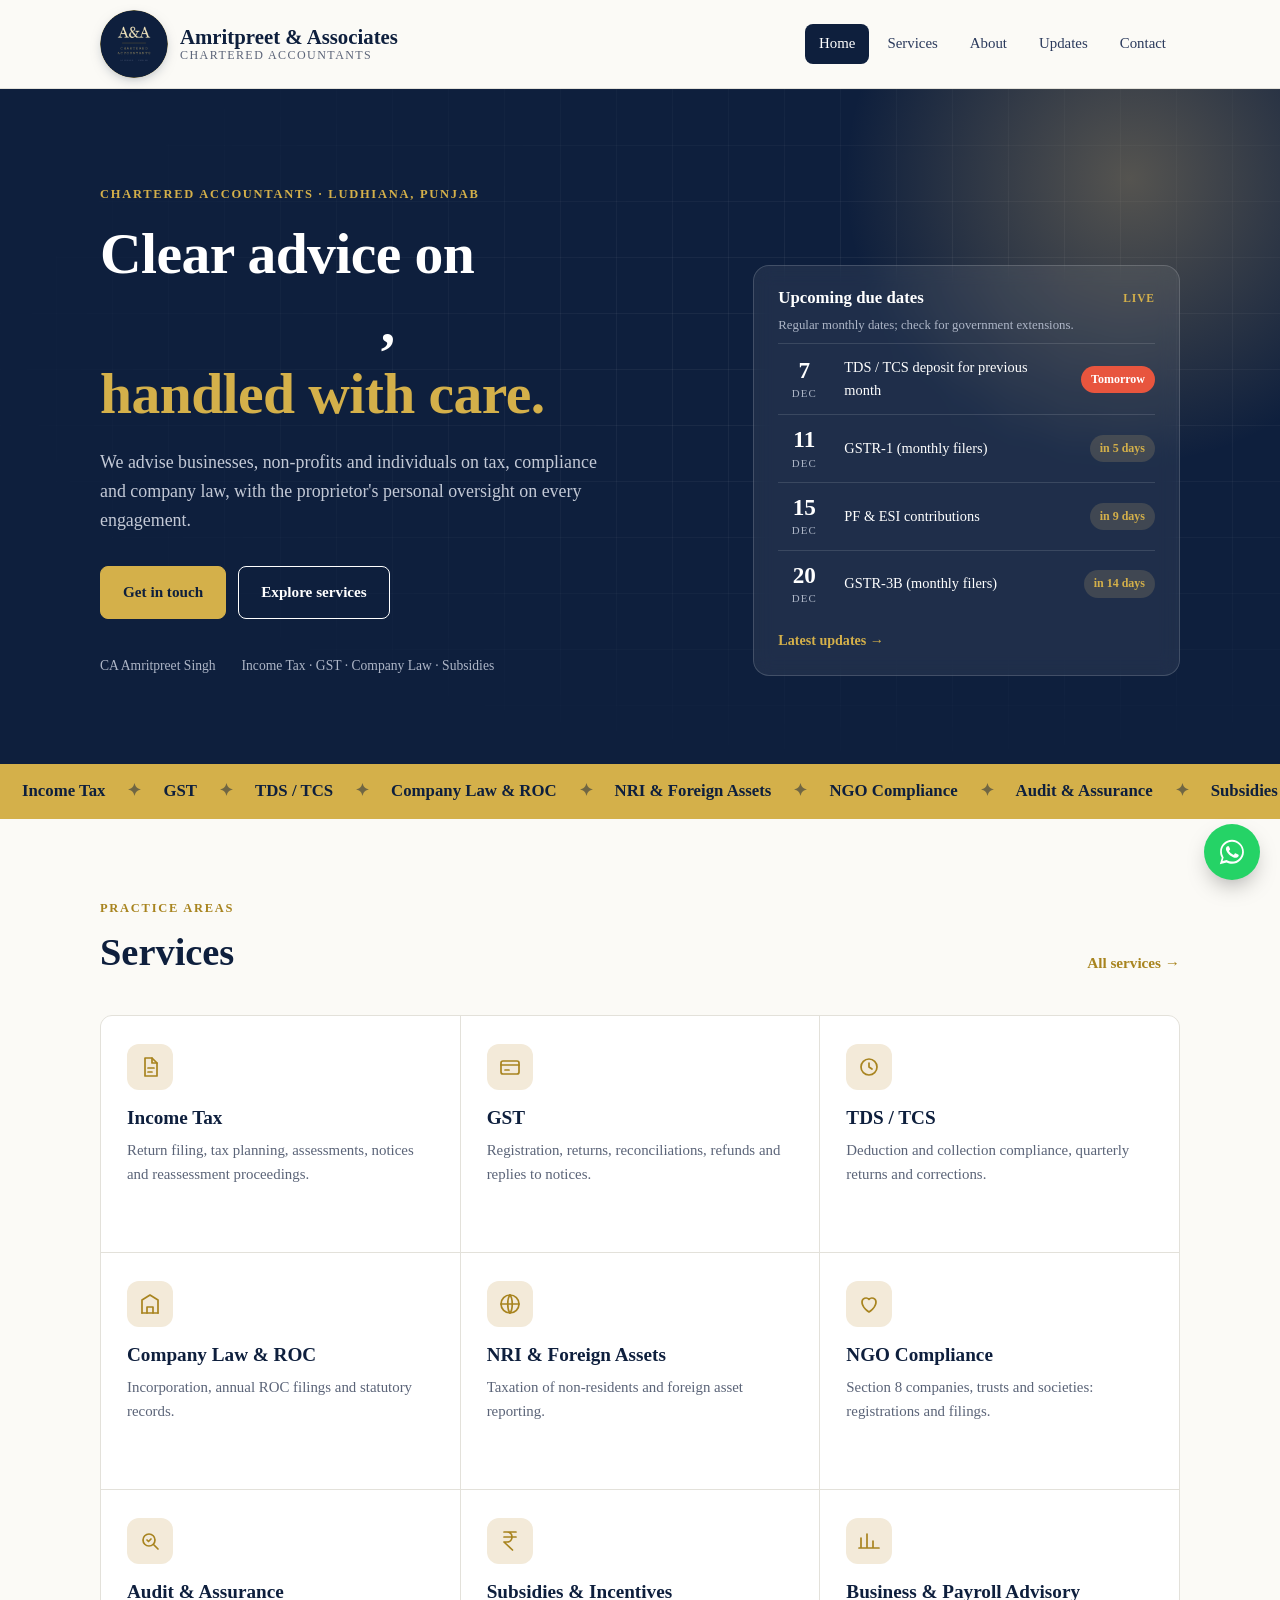
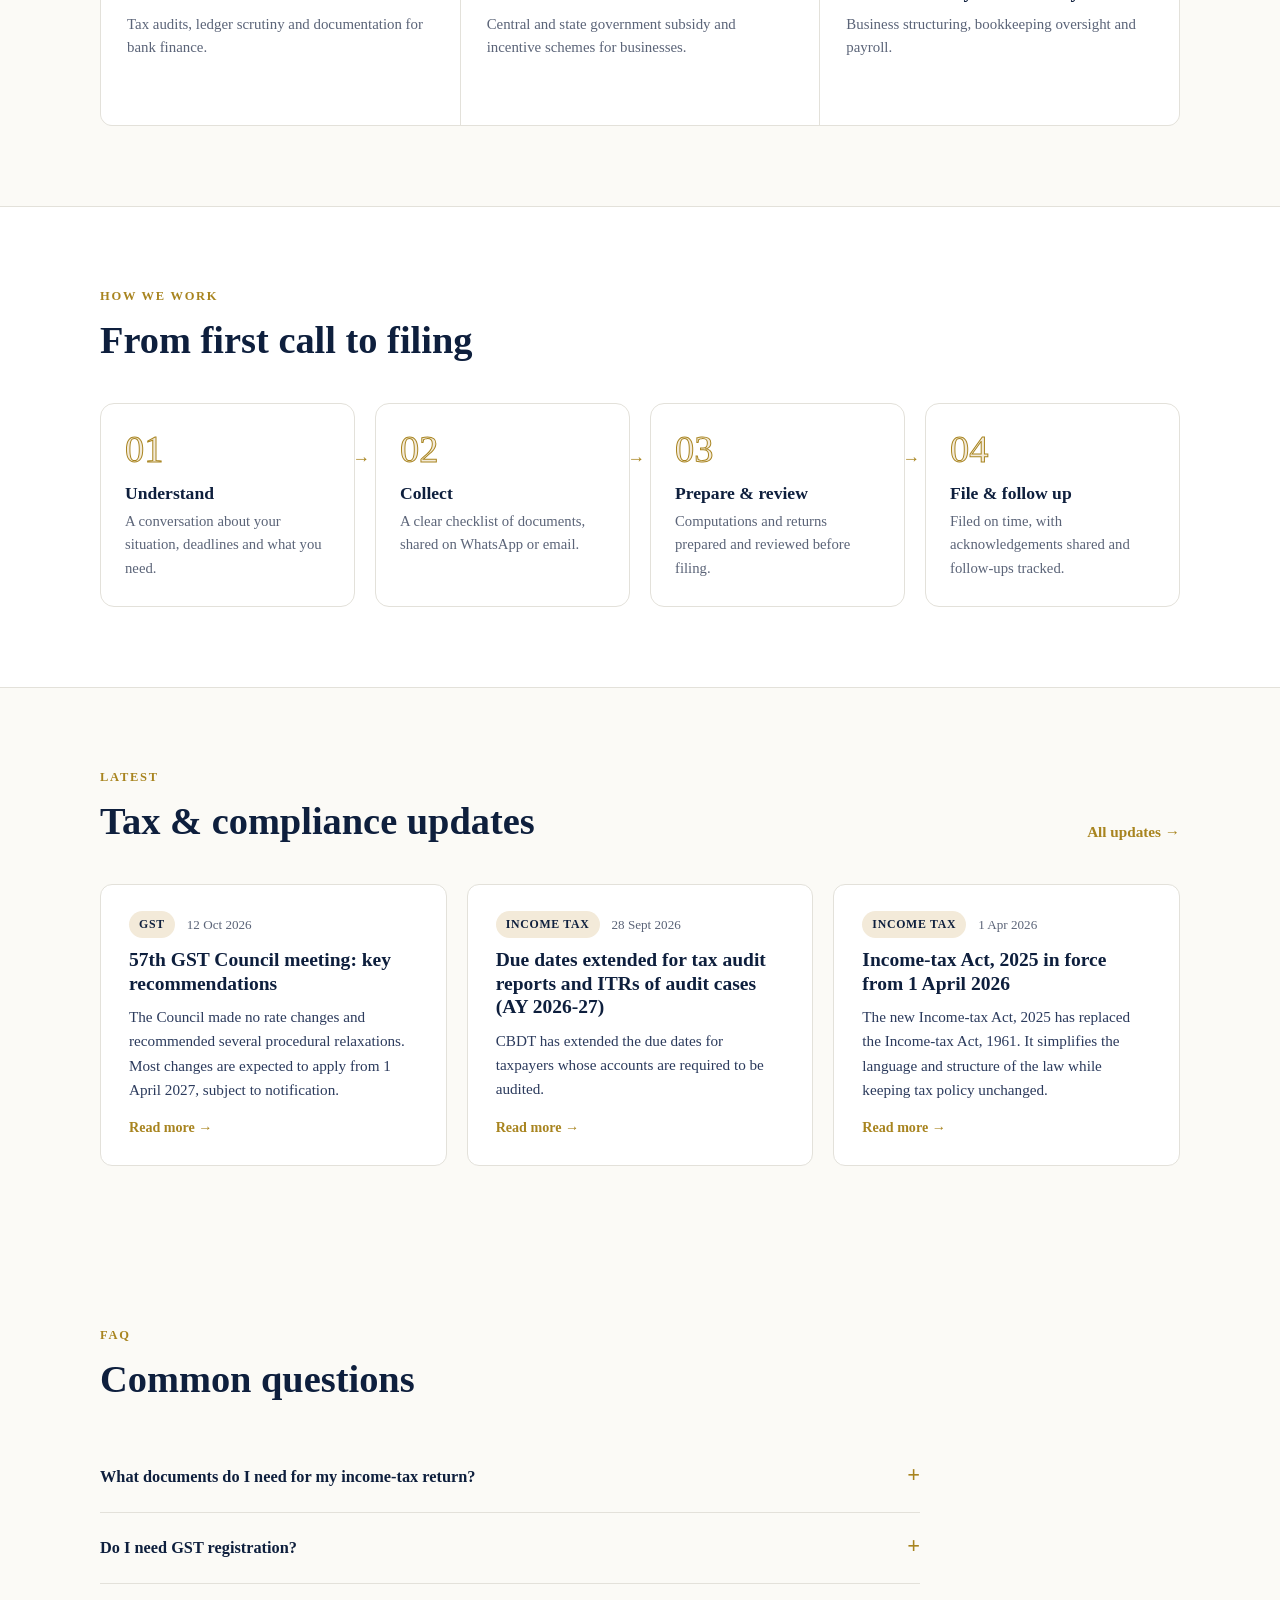
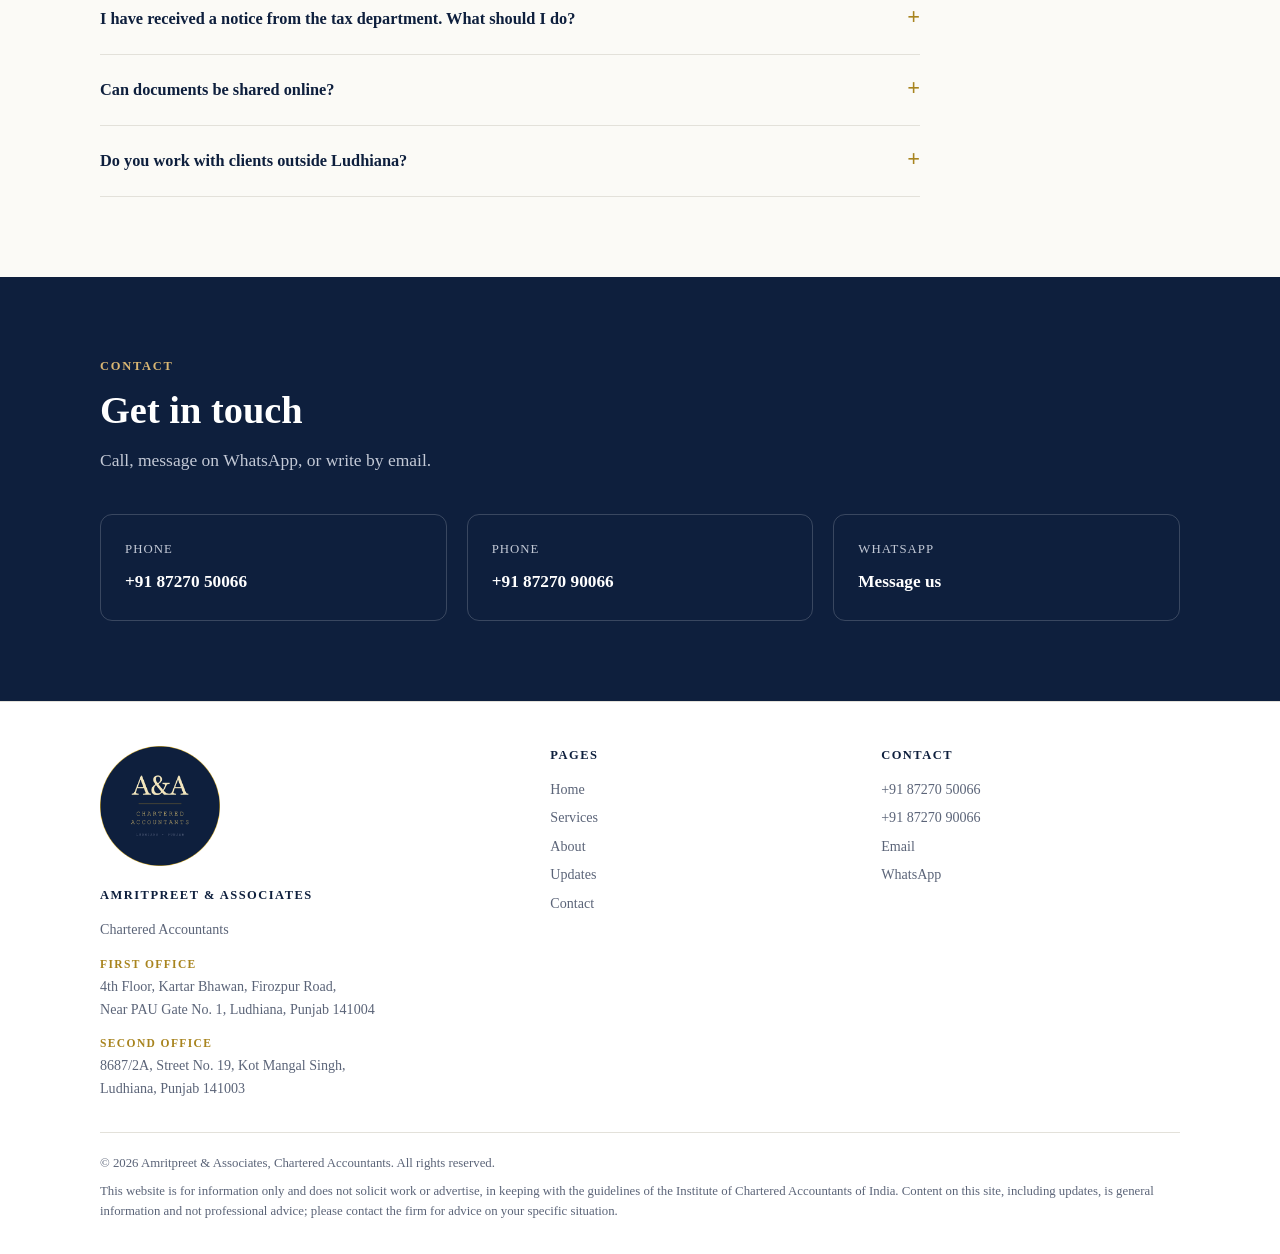
==== index.html @ f7347df1 "Add files via upload" ====
<!doctype html>
<html lang="en">
<head>
<meta charset="utf-8">
<meta name="viewport" content="width=device-width, initial-scale=1">
<title>Amritpreet & Associates | Chartered Accountants, Ludhiana</title>
<meta name="description" content="Amritpreet & Associates, Chartered Accountants, Ludhiana, Punjab. Income Tax, GST, TDS/TCS, Company Law, NRI taxation, NGO compliance and business advisory.">
<link rel="icon" type="image/png" href="favicon.png">
<link rel="apple-touch-icon" href="apple-touch-icon.png">
<meta property="og:image" content="logo.png">
<link rel="stylesheet" href="style.css">
</head>
<body>
<header id="site-header"></header>
<main>
<div class="hero dark-hero">
  <div class="wrap hero-grid">
    <div>
      <div class="eyebrow">Chartered Accountants · Ludhiana, Punjab</div>
      <h1>Clear advice on<br><span class="rotator" id="rotator">Income Tax</span>,<br><em>handled with care.</em></h1>
      <p class="lead">We advise businesses, non-profits and individuals on tax, compliance and company law, with the proprietor's personal oversight on every engagement.</p>
      <div class="cta">
        <a class="btn primary" href="contact.html">Get in touch</a>
        <a class="btn" href="services.html">Explore services</a>
      </div>
      <div class="id-strip">
        <span>CA Amritpreet Singh</span>
        <span>Income Tax · GST · Company Law · Subsidies</span>
      </div>
    </div>
    <div class="glass">
      <h3>Upcoming due dates <small>Live</small></h3>
      <p class="sub">Regular monthly dates; check for government extensions.</p>
      <ul class="dl" id="due-list"></ul>
      <a class="more" style="color:var(--gold);display:inline-block;margin-top:12px;font-size:.88rem" href="updates.html">Latest updates →</a>
    </div>
  </div>
</div>
<div class="marquee" aria-hidden="true"><div class="track"><span>Income Tax</span><i>✦</i><span>GST</span><i>✦</i><span>TDS / TCS</span><i>✦</i><span>Company Law & ROC</span><i>✦</i><span>NRI & Foreign Assets</span><i>✦</i><span>NGO Compliance</span><i>✦</i><span>Audit & Assurance</span><i>✦</i><span>Subsidies & Incentives</span><i>✦</i><span>Business & Payroll Advisory</span><i>✦</i><span>Income Tax</span><i>✦</i><span>GST</span><i>✦</i><span>TDS / TCS</span><i>✦</i><span>Company Law & ROC</span><i>✦</i><span>NRI & Foreign Assets</span><i>✦</i><span>NGO Compliance</span><i>✦</i><span>Audit & Assurance</span><i>✦</i><span>Subsidies & Incentives</span><i>✦</i><span>Business & Payroll Advisory</span><i>✦</i></div></div>

<section>
  <div class="wrap">
    <div class="head-row">
      <div class="head"><div class="eyebrow">Practice areas</div><h2>Services</h2></div>
      <a class="more" href="services.html">All services →</a>
    </div>
    <div class="services">
<a class="svc" href="services.html#income-tax"><div class="ico"><svg viewBox="0 0 24 24"><path d="M7 3h7l5 5v13H7z"/><path d="M14 3v5h5"/><path d="M10 13h6M10 17h4"/></svg></div><h3>Income Tax</h3><p>Return filing, tax planning, assessments, notices and reassessment proceedings.</p><span class="arrow">Learn more →</span></a>
<a class="svc" href="services.html#gst"><div class="ico"><svg viewBox="0 0 24 24"><rect x="3" y="6" width="18" height="13" rx="2"/><path d="M3 10h18"/><path d="M7 15h4"/></svg></div><h3>GST</h3><p>Registration, returns, reconciliations, refunds and replies to notices.</p><span class="arrow">Learn more →</span></a>
<a class="svc" href="services.html#tds"><div class="ico"><svg viewBox="0 0 24 24"><circle cx="12" cy="12" r="8"/><path d="M12 8v4l3 2"/></svg></div><h3>TDS / TCS</h3><p>Deduction and collection compliance, quarterly returns and corrections.</p><span class="arrow">Learn more →</span></a>
<a class="svc" href="services.html#company-law"><div class="ico"><svg viewBox="0 0 24 24"><path d="M4 21V8l8-5 8 5v13"/><path d="M9 21v-6h6v6"/><path d="M4 21h16"/></svg></div><h3>Company Law & ROC</h3><p>Incorporation, annual ROC filings and statutory records.</p><span class="arrow">Learn more →</span></a>
<a class="svc" href="services.html#nri"><div class="ico"><svg viewBox="0 0 24 24"><circle cx="12" cy="12" r="9"/><path d="M3 12h18M12 3c3 3.5 3 14.5 0 18M12 3c-3 3.5-3 14.5 0 18"/></svg></div><h3>NRI & Foreign Assets</h3><p>Taxation of non-residents and foreign asset reporting.</p><span class="arrow">Learn more →</span></a>
<a class="svc" href="services.html#ngo"><div class="ico"><svg viewBox="0 0 24 24"><path d="M12 20s-7-4.5-7-10a4 4 0 0 1 7-2.6A4 4 0 0 1 19 10c0 5.5-7 10-7 10z"/></svg></div><h3>NGO Compliance</h3><p>Section 8 companies, trusts and societies: registrations and filings.</p><span class="arrow">Learn more →</span></a>
<a class="svc" href="services.html#audit"><div class="ico"><svg viewBox="0 0 24 24"><circle cx="11" cy="11" r="6"/><path d="M20 20l-4.5-4.5"/><path d="M9 11l1.5 1.5L13 10"/></svg></div><h3>Audit & Assurance</h3><p>Tax audits, ledger scrutiny and documentation for bank finance.</p><span class="arrow">Learn more →</span></a>
<a class="svc" href="services.html#subsidies"><div class="ico"><svg viewBox="0 0 24 24"><path d="M6 3h12M6 8h12M6 13l8.5 8M6 13h3c6.667 0 6.667-10 0-10"/></svg></div><h3>Subsidies & Incentives</h3><p>Central and state government subsidy and incentive schemes for businesses.</p><span class="arrow">Learn more →</span></a>
<a class="svc" href="services.html#advisory"><div class="ico"><svg viewBox="0 0 24 24"><path d="M4 19V9M10 19V5M16 19v-7M22 19H2"/></svg></div><h3>Business & Payroll Advisory</h3><p>Business structuring, bookkeeping oversight and payroll.</p><span class="arrow">Learn more →</span></a>
    </div>
  </div>
</section>

<section class="alt">
  <div class="wrap">
    <div class="head"><div class="eyebrow">How we work</div><h2>From first call to filing</h2></div>
    <div class="steps">
      <div class="step"><h3>Understand</h3><p>A conversation about your situation, deadlines and what you need.</p></div>
      <div class="step"><h3>Collect</h3><p>A clear checklist of documents, shared on WhatsApp or email.</p></div>
      <div class="step"><h3>Prepare &amp; review</h3><p>Computations and returns prepared and reviewed before filing.</p></div>
      <div class="step"><h3>File &amp; follow up</h3><p>Filed on time, with acknowledgements shared and follow-ups tracked.</p></div>
    </div>
  </div>
</section>

<section >
  <div class="wrap">
    <div class="head-row">
      <div class="head"><div class="eyebrow">Latest</div><h2>Tax &amp; compliance updates</h2></div>
      <a class="more" href="updates.html">All updates →</a>
    </div>
    <div class="home-updates" id="home-updates"></div>
  </div>
</section>

<section>
  <div class="wrap">
    <div class="head"><div class="eyebrow">FAQ</div><h2>Common questions</h2></div>
    <div class="faq">
      <details><summary>What documents do I need for my income-tax return?</summary><p>Typically PAN and Aadhaar, bank statements, Form 16 (if salaried), Form 26AS / AIS, and details of investments, loans and other income. We share a checklist suited to your case.</p></details>
      <details><summary>Do I need GST registration?</summary><p>It depends on your turnover, the nature of supplies, and whether you sell inter-state or through e-commerce. Share your business details and we will confirm what applies.</p></details>
      <details><summary>I have received a notice from the tax department. What should I do?</summary><p>Don't ignore it, and note the response deadline. Share the notice and we will explain what it asks for and prepare the reply.</p></details>
      <details><summary>Can documents be shared online?</summary><p>Yes. Documents can be shared on WhatsApp or email, so most work can be handled without visiting the office.</p></details>
      <details><summary>Do you work with clients outside Ludhiana?</summary><p>Yes, including NRIs. Most compliance work is online, so location is rarely a constraint.</p></details>
    </div>
  </div>
</section>

<section class="contact-band">
  <div class="wrap">
    <div class="head"><div class="eyebrow">Contact</div><h2>Get in touch</h2><p>Call, message on WhatsApp, or write by email.</p></div>
    <div class="cgrid">
      <a class="cbox" href="tel:+918727050066"><small>Phone</small><strong>+91 87270 50066</strong></a>
      <a class="cbox" href="tel:+918727090066"><small>Phone</small><strong>+91 87270 90066</strong></a>
      <a class="cbox" href="https://wa.me/918727050066" target="_blank" rel="noopener"><small>WhatsApp</small><strong>Message us</strong></a>
    </div>
  </div>
</section>
</main>
<footer id="site-footer"></footer>
<script src="updates-data.js"></script>
<script src="site.js"></script>
</body>
</html>
---- style.css ----
:root{
  --ink:#14213d; --ink-2:#2b3a5c; --muted:#5b6478; --line:#e3e1da;
  --paper:#fbfaf6; --card:#ffffff; --accent:#a8762b; --accent-soft:#f3ead9;
  --max:1120px;
}
*{box-sizing:border-box;margin:0;padding:0}
html{scroll-behavior:smooth}
body{font-family:Inter,system-ui,sans-serif;color:var(--ink);background:var(--paper);line-height:1.6;font-size:16px;display:flex;flex-direction:column;min-height:100vh}
main{flex:1}
a{color:inherit}
img{max-width:100%}
.wrap{max-width:var(--max);margin:0 auto;padding:0 20px}
h1,h2,h3{font-family:Fraunces,Georgia,serif;font-weight:600;line-height:1.2}
.eyebrow{font-size:.78rem;letter-spacing:.14em;text-transform:uppercase;color:var(--accent);font-weight:600}

/* header */
.site-header{position:sticky;top:0;z-index:20;background:rgba(251,250,246,.95);backdrop-filter:blur(8px);border-bottom:1px solid var(--line)}
.nav{display:flex;align-items:center;justify-content:space-between;height:70px;gap:16px}
.brand{text-decoration:none;display:flex;align-items:center;gap:12px}
.brand .mark{width:40px;height:40px;border-radius:8px;background:var(--ink);color:#fff;display:grid;place-items:center;font-family:Fraunces,Georgia,serif;font-weight:600;font-size:.95rem;letter-spacing:.02em}
.brand .txt{display:flex;flex-direction:column;line-height:1.15}
.brand .txt b{font-family:Fraunces,Georgia,serif;font-size:1.15rem;font-weight:600}
.brand .txt span{font-size:.7rem;letter-spacing:.12em;text-transform:uppercase;color:var(--muted)}
.tabs{display:flex;gap:4px;list-style:none}
.tabs a{display:block;text-decoration:none;font-size:.93rem;color:var(--ink-2);font-weight:500;padding:8px 14px;border-radius:8px}
.tabs a:hover{background:var(--accent-soft)}
.tabs a.active{background:var(--ink);color:#fff}
.menu-btn{display:none;background:none;border:1px solid var(--line);border-radius:8px;padding:8px 14px;font:inherit;color:var(--ink);cursor:pointer}

/* page title band */
.page-head{padding:64px 0 48px;border-bottom:1px solid var(--line)}
.page-head h1{font-size:clamp(2rem,4.5vw,3rem);margin:12px 0 14px}
.page-head p{color:var(--muted);max-width:62ch;font-size:1.07rem}

/* hero */
.hero{padding:88px 0 72px;border-bottom:1px solid var(--line)}
.hero-grid{display:grid;grid-template-columns:1.4fr 1fr;gap:56px;align-items:end}
.hero h1{font-size:clamp(2.2rem,5vw,3.6rem);margin:14px 0 20px;letter-spacing:-.01em}
.hero h1 em{font-style:normal;color:var(--accent)}
.lead{font-size:1.12rem;color:var(--muted);max-width:56ch}
.cta{display:flex;gap:12px;margin-top:32px;flex-wrap:wrap}
.btn{display:inline-block;padding:13px 22px;border-radius:8px;text-decoration:none;font-weight:600;font-size:.95rem;border:1px solid var(--ink);cursor:pointer;font-family:inherit;background:none;color:var(--ink)}
.btn.primary{background:var(--ink);color:#fff}
.btn.primary:hover{background:var(--ink-2)}
.btn:not(.primary):hover{background:var(--card)}
.facts{background:var(--card);border:1px solid var(--line);border-radius:12px;padding:8px 24px}
.facts div{display:flex;justify-content:space-between;gap:16px;padding:14px 0;border-bottom:1px solid var(--line);font-size:.93rem}
.facts div:last-child{border-bottom:0}
.facts dt{color:var(--muted)}
.facts dd{font-weight:600;text-align:right}

/* sections */
section{padding:80px 0}
.head{max-width:640px;margin-bottom:40px}
.head h2{font-size:clamp(1.8rem,3.4vw,2.4rem);margin-top:10px}
.head p{color:var(--muted);margin-top:12px}
.head-row{display:flex;justify-content:space-between;align-items:end;gap:20px;flex-wrap:wrap;margin-bottom:40px}
.head-row .head{margin-bottom:0}
.more{font-weight:600;color:var(--accent);text-decoration:none;font-size:.95rem}
.more:hover{text-decoration:underline}
.alt{background:var(--card);border-top:1px solid var(--line);border-bottom:1px solid var(--line)}

/* service grid (home) */
.services{display:grid;grid-template-columns:repeat(auto-fill,minmax(250px,1fr));gap:1px;background:var(--line);border:1px solid var(--line);border-radius:12px;overflow:hidden}
.svc{background:var(--card);padding:28px 26px;text-decoration:none;display:block}
a.svc:hover h3{color:var(--accent)}
.svc .n{font-family:Fraunces,Georgia,serif;color:var(--accent);font-size:.95rem}
.svc h3{font-size:1.2rem;margin:8px 0 10px}
.svc p{color:var(--muted);font-size:.93rem}

/* service detail (services page) */
.svc-detail{display:grid;grid-template-columns:260px 1fr;gap:40px;padding:40px 0;border-bottom:1px solid var(--line);scroll-margin-top:90px}
.svc-detail:last-child{border-bottom:0}
.svc-detail .n{font-family:Fraunces,Georgia,serif;color:var(--accent)}
.svc-detail h2{font-size:1.6rem;margin-top:6px}
.svc-detail p{color:var(--ink-2);margin-bottom:16px;max-width:64ch}
.ticks{list-style:none;display:grid;grid-template-columns:1fr 1fr;gap:10px 28px}
.ticks li{position:relative;padding-left:22px;font-size:.95rem;color:var(--ink-2)}
.ticks li::before{content:"";position:absolute;left:0;top:.62em;width:10px;height:2px;background:var(--accent)}
.jump{display:flex;flex-wrap:wrap;gap:8px;margin-top:28px}
.jump a{font-size:.85rem;text-decoration:none;border:1px solid var(--line);background:var(--card);padding:7px 13px;border-radius:999px;color:var(--ink-2)}
.jump a:hover{border-color:var(--accent);color:var(--accent)}

/* about */
.split{display:grid;grid-template-columns:1fr 1fr;gap:56px;align-items:start}
.prose p{color:var(--ink-2);margin-bottom:16px;max-width:62ch}
.chips{display:flex;flex-wrap:wrap;gap:10px}
.chip{background:var(--accent-soft);color:var(--ink);padding:9px 15px;border-radius:999px;font-size:.9rem;font-weight:500}
.values{display:grid;grid-template-columns:repeat(3,1fr);gap:20px}
.value{background:var(--card);border:1px solid var(--line);border-radius:12px;padding:26px}
.value h3{font-size:1.15rem;margin-bottom:8px}
.value p{color:var(--muted);font-size:.93rem}

/* updates */
.filters{display:flex;flex-wrap:wrap;gap:8px;margin-bottom:28px}
.filters button{font:inherit;font-size:.88rem;border:1px solid var(--line);background:var(--card);padding:8px 15px;border-radius:999px;cursor:pointer;color:var(--ink-2)}
.filters button.on{background:var(--ink);border-color:var(--ink);color:#fff}
.updates-layout{display:grid;grid-template-columns:1fr 340px;gap:40px;align-items:start}
.update{background:var(--card);border:1px solid var(--line);border-radius:12px;padding:26px 28px;margin-bottom:16px}
.update .meta{display:flex;gap:12px;align-items:center;font-size:.82rem;color:var(--muted);margin-bottom:10px;flex-wrap:wrap}
.tag{background:var(--accent-soft);color:var(--ink);font-weight:600;font-size:.74rem;letter-spacing:.06em;text-transform:uppercase;padding:4px 10px;border-radius:999px}
.update h3{font-size:1.22rem;margin-bottom:10px}
.update p{color:var(--ink-2);font-size:.95rem}
.update ul{margin:10px 0 0 20px;color:var(--ink-2);font-size:.95rem}
.update ul li{margin-bottom:4px}
.update .src{display:inline-block;margin-top:14px;font-size:.88rem;font-weight:600;color:var(--accent);text-decoration:none}
.update .src:hover{text-decoration:underline}
.home-updates{display:grid;grid-template-columns:repeat(3,1fr);gap:20px}
.home-updates .update{margin:0;display:flex;flex-direction:column}
.home-updates .update p{flex:1}

.side{position:sticky;top:96px}
.box{background:var(--card);border:1px solid var(--line);border-radius:12px;padding:24px;margin-bottom:20px}
.box h3{font-size:1.1rem;margin-bottom:6px}
.box > p{color:var(--muted);font-size:.85rem;margin-bottom:14px}
.dates{list-style:none}
.dates li{display:flex;gap:14px;padding:11px 0;border-top:1px solid var(--line);font-size:.9rem}
.dates b{min-width:58px;font-family:Fraunces,Georgia,serif;color:var(--accent);font-weight:600}
.box.dark{background:var(--ink);color:#fff;border-color:var(--ink)}
.box.dark p{color:#c3c9d6}
.box.dark .btn{border-color:#fff;color:#fff;margin-top:6px}
.links-list{list-style:none}
.links-list li{border-top:1px solid var(--line)}
.links-list a{display:block;padding:10px 0;font-size:.9rem;text-decoration:none;color:var(--ink-2)}
.links-list a:hover{color:var(--accent)}

/* offices & contact */
.offices{display:grid;grid-template-columns:1fr 1fr;gap:20px}
.office{background:var(--card);border:1px solid var(--line);border-radius:12px;padding:28px}
.office .tag2{font-size:.75rem;letter-spacing:.12em;text-transform:uppercase;color:var(--accent);font-weight:600}
.office h3{font-size:1.25rem;margin:8px 0 12px}
.office address{font-style:normal;color:var(--ink-2)}
.office a.map{display:inline-block;margin-top:16px;font-weight:600;font-size:.92rem;color:var(--accent);text-decoration:none}
.office a.map:hover{text-decoration:underline}
.contact-band{background:var(--ink);color:#fff}
.contact-band .eyebrow{color:#d9b673}
.contact-band .head p{color:#c3c9d6}
.cgrid{display:grid;grid-template-columns:repeat(3,1fr);gap:20px}
.cbox{border:1px solid rgba(255,255,255,.18);border-radius:12px;padding:24px;text-decoration:none;display:block;transition:background .15s}
.cbox:hover{background:rgba(255,255,255,.06)}
.cbox small{display:block;color:#c3c9d6;font-size:.8rem;letter-spacing:.08em;text-transform:uppercase;margin-bottom:8px}
.cbox strong{font-size:1.08rem;font-weight:600;word-break:break-word}
.cbox.wide{grid-column:1/-1}

.form{background:var(--card);border:1px solid var(--line);border-radius:12px;padding:30px}
.form h2{font-size:1.5rem;margin-bottom:6px}
.form > p{color:var(--muted);font-size:.92rem;margin-bottom:22px}
.field{margin-bottom:16px}
.field label{display:block;font-size:.85rem;font-weight:600;margin-bottom:6px}
.field input,.field select,.field textarea{width:100%;font:inherit;font-size:.95rem;padding:11px 13px;border:1px solid var(--line);border-radius:8px;background:var(--paper);color:var(--ink)}
.field input:focus,.field select:focus,.field textarea:focus{outline:2px solid var(--accent);outline-offset:1px;border-color:transparent}
.row2{display:grid;grid-template-columns:1fr 1fr;gap:14px}
.clist{list-style:none}
.clist li{padding:16px 0;border-top:1px solid var(--line)}
.clist li:first-child{border-top:0;padding-top:0}
.clist small{display:block;font-size:.76rem;letter-spacing:.1em;text-transform:uppercase;color:var(--muted);margin-bottom:4px}
.clist a{text-decoration:none;font-weight:600}
.clist a:hover{color:var(--accent)}

/* footer */
.site-footer{padding:44px 0 32px;font-size:.88rem;color:var(--muted);border-top:1px solid var(--line);background:var(--card)}
.fgrid{display:grid;grid-template-columns:1.4fr 1fr 1fr;gap:32px}
.fgrid h4{font-size:.78rem;letter-spacing:.12em;text-transform:uppercase;color:var(--ink);margin-bottom:12px}
.fgrid ul{list-style:none}
.fgrid li{margin-bottom:6px}
.fgrid a{text-decoration:none}
.fgrid a:hover{color:var(--accent)}
.fbottom{margin-top:32px;padding-top:20px;border-top:1px solid var(--line);font-size:.8rem}
.fbottom p + p{margin-top:8px}

@media (max-width:900px){
  .hero-grid,.split,.offices,.cgrid,.updates-layout,.values,.home-updates,.fgrid,.svc-detail{grid-template-columns:1fr}
  .svc-detail{gap:14px}
  .ticks,.row2{grid-template-columns:1fr}
  .side{position:static}
  .hero{padding:56px 0 48px}
  section{padding:60px 0}
  .page-head{padding:44px 0 36px}
  .menu-btn{display:block}
  .tabs{display:none;position:absolute;top:70px;left:0;right:0;flex-direction:column;gap:0;background:var(--paper);border-bottom:1px solid var(--line);padding:8px 12px 12px}
  .tabs.open{display:flex}
  .tabs a{padding:12px 14px}
}

/* ================= v2: livelier design ================= */
:root{--gold:#d9b673;--navy-2:#1c2c50}
.dark-hero{position:relative;overflow:hidden;background:var(--ink);color:#fff;padding:96px 0 88px;border-bottom:0}
.dark-hero::before{content:"";position:absolute;inset:0;background-image:linear-gradient(rgba(255,255,255,.05) 1px,transparent 1px),linear-gradient(90deg,rgba(255,255,255,.05) 1px,transparent 1px);background-size:56px 56px;mask-image:radial-gradient(ellipse at 70% 40%,#000 20%,transparent 75%);-webkit-mask-image:radial-gradient(ellipse at 70% 40%,#000 20%,transparent 75%)}
.dark-hero::after{content:"";position:absolute;width:620px;height:620px;right:-160px;top:-220px;border-radius:50%;background:radial-gradient(circle,rgba(217,182,115,.35),transparent 65%);animation:drift 14s ease-in-out infinite alternate}
@keyframes drift{to{transform:translate(-80px,90px) scale(1.1)}}
.dark-hero .wrap{position:relative;z-index:1}
.dark-hero .eyebrow{color:var(--gold)}
.dark-hero h1 em{color:var(--gold)}
.dark-hero .lead{color:#c3c9d6}
.dark-hero .btn{border-color:#fff;color:#fff}
.dark-hero .btn.primary{background:var(--gold);border-color:var(--gold);color:var(--ink)}
.dark-hero .btn.primary:hover{background:#e6c88d}
.dark-hero .btn:not(.primary):hover{background:rgba(255,255,255,.08)}
.rotator{display:inline-block;color:var(--gold);border-bottom:2px solid rgba(217,182,115,.5);min-width:4ch;transition:opacity .35s, transform .35s}
.rotator.out{opacity:0;transform:translateY(8px)}
.glass{background:rgba(255,255,255,.07);border:1px solid rgba(255,255,255,.16);border-radius:16px;padding:22px 24px;backdrop-filter:blur(10px)}
.glass h3{font-size:1.05rem;display:flex;justify-content:space-between;align-items:center;margin-bottom:6px}
.glass h3 small{font-family:Inter,sans-serif;font-size:.72rem;font-weight:600;letter-spacing:.08em;text-transform:uppercase;color:var(--gold)}
.glass .sub{font-size:.8rem;color:#aeb6c7;margin-bottom:8px}
.dl{list-style:none}
.dl li{display:grid;grid-template-columns:52px 1fr auto;gap:14px;align-items:center;padding:12px 0;border-top:1px solid rgba(255,255,255,.12)}
.dl .d{text-align:center;line-height:1.05}
.dl .d b{display:block;font-family:Fraunces,Georgia,serif;font-size:1.45rem}
.dl .d span{font-size:.68rem;letter-spacing:.1em;text-transform:uppercase;color:#aeb6c7}
.dl .t{font-size:.9rem}
.dl .c{font-size:.75rem;font-weight:600;padding:4px 10px;border-radius:999px;background:rgba(217,182,115,.18);color:var(--gold);white-space:nowrap}
.dl .c.soon{background:#e8553e;color:#fff}
.id-strip{display:flex;flex-wrap:wrap;gap:10px 26px;margin-top:36px;font-size:.85rem;color:#aeb6c7}
.id-strip b{color:#fff;font-weight:600}

/* marquee */
.marquee{background:var(--gold);color:var(--ink);overflow:hidden;white-space:nowrap;padding:14px 0;font-family:Fraunces,Georgia,serif;font-weight:600;font-size:1.05rem}
.marquee .track{display:inline-block;animation:slide 38s linear infinite}
.marquee span{margin:0 22px}
.marquee i{font-style:normal;opacity:.5}
@keyframes slide{to{transform:translateX(-50%)}}

/* service cards with icons */
.svc{transition:background .2s}
a.svc:hover{background:#fffdf8}
.ico{width:46px;height:46px;border-radius:12px;background:var(--accent-soft);color:var(--accent);display:grid;place-items:center;margin-bottom:16px;transition:transform .25s,background .25s,color .25s}
.ico svg{width:24px;height:24px;stroke:currentColor;fill:none;stroke-width:1.7;stroke-linecap:round;stroke-linejoin:round}
a.svc:hover .ico{transform:rotate(-6deg) scale(1.08);background:var(--ink);color:var(--gold)}
.svc .arrow{display:inline-block;margin-top:14px;font-size:.85rem;font-weight:600;color:var(--accent);opacity:0;transform:translateX(-6px);transition:.2s}
a.svc:hover .arrow{opacity:1;transform:none}
.svc-detail .ico{margin-bottom:12px}

/* process steps */
.steps{display:grid;grid-template-columns:repeat(4,1fr);gap:20px;counter-reset:s}
.step{position:relative;background:var(--card);border:1px solid var(--line);border-radius:14px;padding:26px 24px}
.step::before{counter-increment:s;content:"0" counter(s);font-family:Fraunces,Georgia,serif;font-size:2.4rem;color:var(--accent-soft);-webkit-text-stroke:1px var(--accent);line-height:1;display:block;margin-bottom:14px}
.step h3{font-size:1.1rem;margin-bottom:6px}
.step p{color:var(--muted);font-size:.92rem}
.step:not(:last-child)::after{content:"→";position:absolute;right:-16px;top:40px;color:var(--accent);font-size:1.1rem;z-index:1}

/* FAQ */
.faq{max-width:820px}
.faq details{border-bottom:1px solid var(--line);padding:4px 0}
.faq summary{cursor:pointer;list-style:none;display:flex;justify-content:space-between;gap:20px;padding:18px 0;font-weight:600;font-size:1.02rem}
.faq summary::-webkit-details-marker{display:none}
.faq summary::after{content:"+";font-size:1.4rem;line-height:1;color:var(--accent);transition:transform .2s}
.faq details[open] summary::after{transform:rotate(45deg)}
.faq details p{color:var(--ink-2);padding:0 0 18px;max-width:70ch}

/* inner page headers: dark */
.page-head{position:relative;overflow:hidden;background:var(--ink);color:#fff;border-bottom:0}
.page-head::before{content:"";position:absolute;inset:0;background-image:linear-gradient(rgba(255,255,255,.05) 1px,transparent 1px),linear-gradient(90deg,rgba(255,255,255,.05) 1px,transparent 1px);background-size:48px 48px;mask-image:linear-gradient(90deg,transparent,#000 70%);-webkit-mask-image:linear-gradient(90deg,transparent,#000 70%)}
.page-head .wrap{position:relative}
.page-head .eyebrow{color:var(--gold)}
.page-head p{color:#c3c9d6}
.page-head .jump a{background:rgba(255,255,255,.07);border-color:rgba(255,255,255,.18);color:#fff}
.page-head .jump a:hover{border-color:var(--gold);color:var(--gold)}

/* update cards & misc polish */
.update{transition:transform .2s,box-shadow .2s}
.update:hover{transform:translateY(-3px);box-shadow:0 12px 28px -18px rgba(20,33,61,.45)}
.office{transition:transform .2s,box-shadow .2s}
.office:hover{transform:translateY(-3px);box-shadow:0 12px 28px -18px rgba(20,33,61,.45)}
.value{border-top:3px solid var(--accent)}

/* reveal on scroll */
.reveal{opacity:0;transform:translateY(22px);transition:opacity .7s ease,transform .7s ease}
.reveal.in{opacity:1;transform:none}

/* floating WhatsApp */
.wa-float{position:fixed;right:20px;bottom:20px;z-index:30;width:56px;height:56px;border-radius:50%;background:#25d366;display:grid;place-items:center;box-shadow:0 10px 24px -8px rgba(0,0,0,.4);transition:transform .2s}
.wa-float:hover{transform:scale(1.08)}
.wa-float svg{width:30px;height:30px;fill:#fff}

@media (max-width:900px){
  .dark-hero{padding:56px 0 52px}
  .steps{grid-template-columns:1fr 1fr}
  .step::after{display:none}
}
@media (max-width:560px){.steps{grid-template-columns:1fr}}
@media (prefers-reduced-motion:reduce){
  .reveal{opacity:1;transform:none;transition:none}
  .marquee .track,.dark-hero::after{animation:none}
}
@media (min-width:901px){.services{grid-template-columns:repeat(3,1fr)}}
/* logo + brand colours matched to logo */
:root{--ink:#0e1f3d;--gold:#d4b04a;--accent:#a8841f}
.brand .logo{width:46px;height:46px;border-radius:50%;display:block}
/* bigger logo */
.nav{height:88px}
.brand .logo{width:68px;height:68px;box-shadow:0 4px 14px -6px rgba(14,31,61,.5)}
.brand .txt b{font-size:1.3rem}
.brand .txt span{font-size:.75rem}
.side{top:110px}
.svc-detail{scroll-margin-top:110px}
@media (max-width:900px){
  .nav{height:76px}
  .brand .logo{width:56px;height:56px}
  .brand .txt b{font-size:1.1rem}
  .tabs{top:76px}
}
@media (max-width:400px){.brand .txt b{font-size:1rem}.brand .txt span{font-size:.65rem}}
.faddr{margin-top:14px}
.faddr b{display:block;font-size:.72rem;letter-spacing:.12em;text-transform:uppercase;color:var(--accent);font-weight:600;margin-bottom:2px}
.map-embed{display:block;width:100%;height:220px;border:0;border-radius:10px;margin-top:16px;background:var(--accent-soft)}
/* Times New Roman everywhere */
body,h1,h2,h3,h4,button,input,select,textarea,
.brand .txt b,.svc .n,.svc-detail .n,.dl .d b,.dates b,.marquee,.glass h3 small,.step::before{
  font-family:"Times New Roman",Times,"Liberation Serif",serif !important;
}
body{font-size:17.5px}
/* proprietor portrait */
.profile{display:grid;grid-template-columns:360px 1fr;gap:64px;align-items:center}
.portrait{position:relative;margin:0}
.portrait::before{content:"";position:absolute;inset:18px -18px -18px 18px;border:2px solid var(--gold);border-radius:18px;z-index:0}
.portrait img{position:relative;z-index:1;display:block;width:100%;height:auto;border-radius:18px;background:#fff;box-shadow:0 24px 48px -28px rgba(14,31,61,.55)}
.portrait figcaption{position:absolute;z-index:2;left:16px;right:16px;bottom:16px;background:var(--ink);color:#fff;border-radius:12px;padding:12px 16px;display:flex;justify-content:space-between;align-items:center;gap:10px}
.portrait figcaption b{font-size:1.02rem}
.portrait figcaption span{font-size:.72rem;letter-spacing:.12em;text-transform:uppercase;color:var(--gold)}
.role{color:var(--accent) !important;font-weight:600;margin-bottom:20px !important}
@media (max-width:900px){
  .profile{grid-template-columns:1fr;gap:44px}
  .portrait{max-width:320px;margin:0 auto 0 0}
}
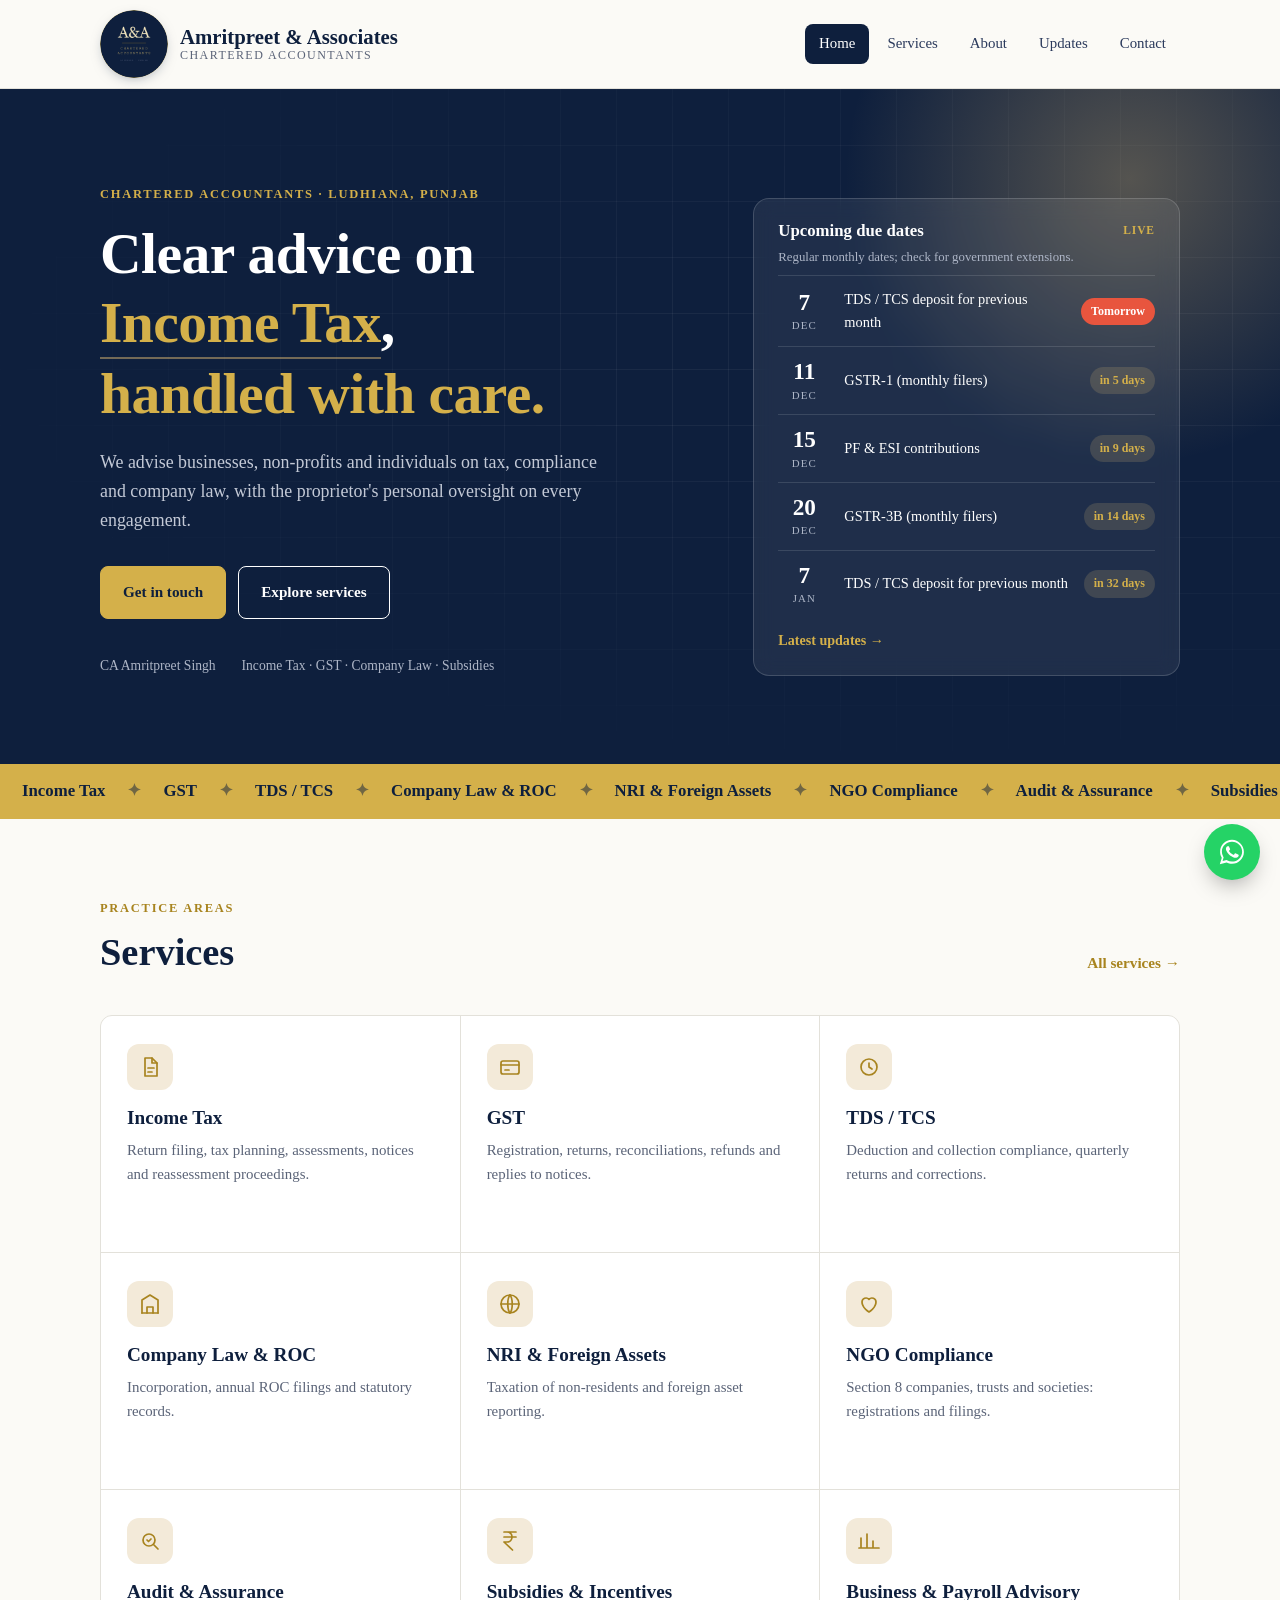
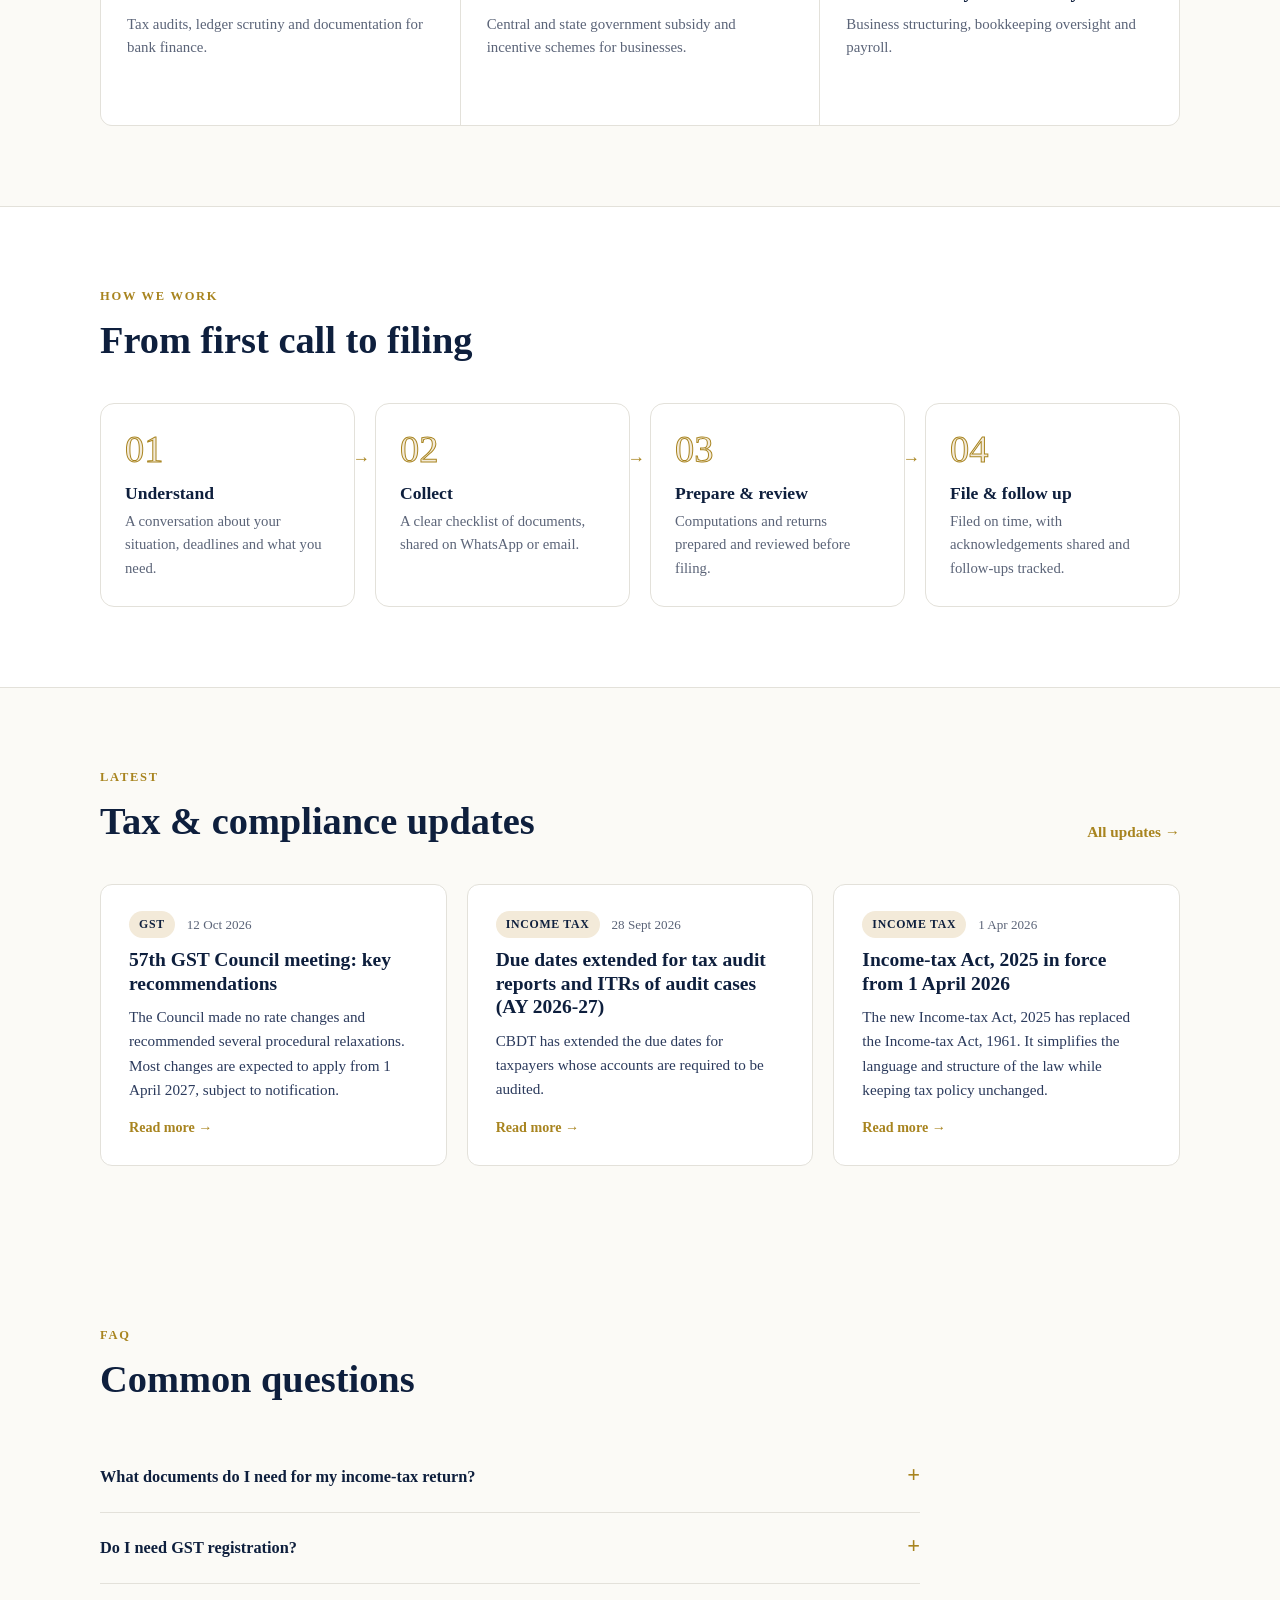
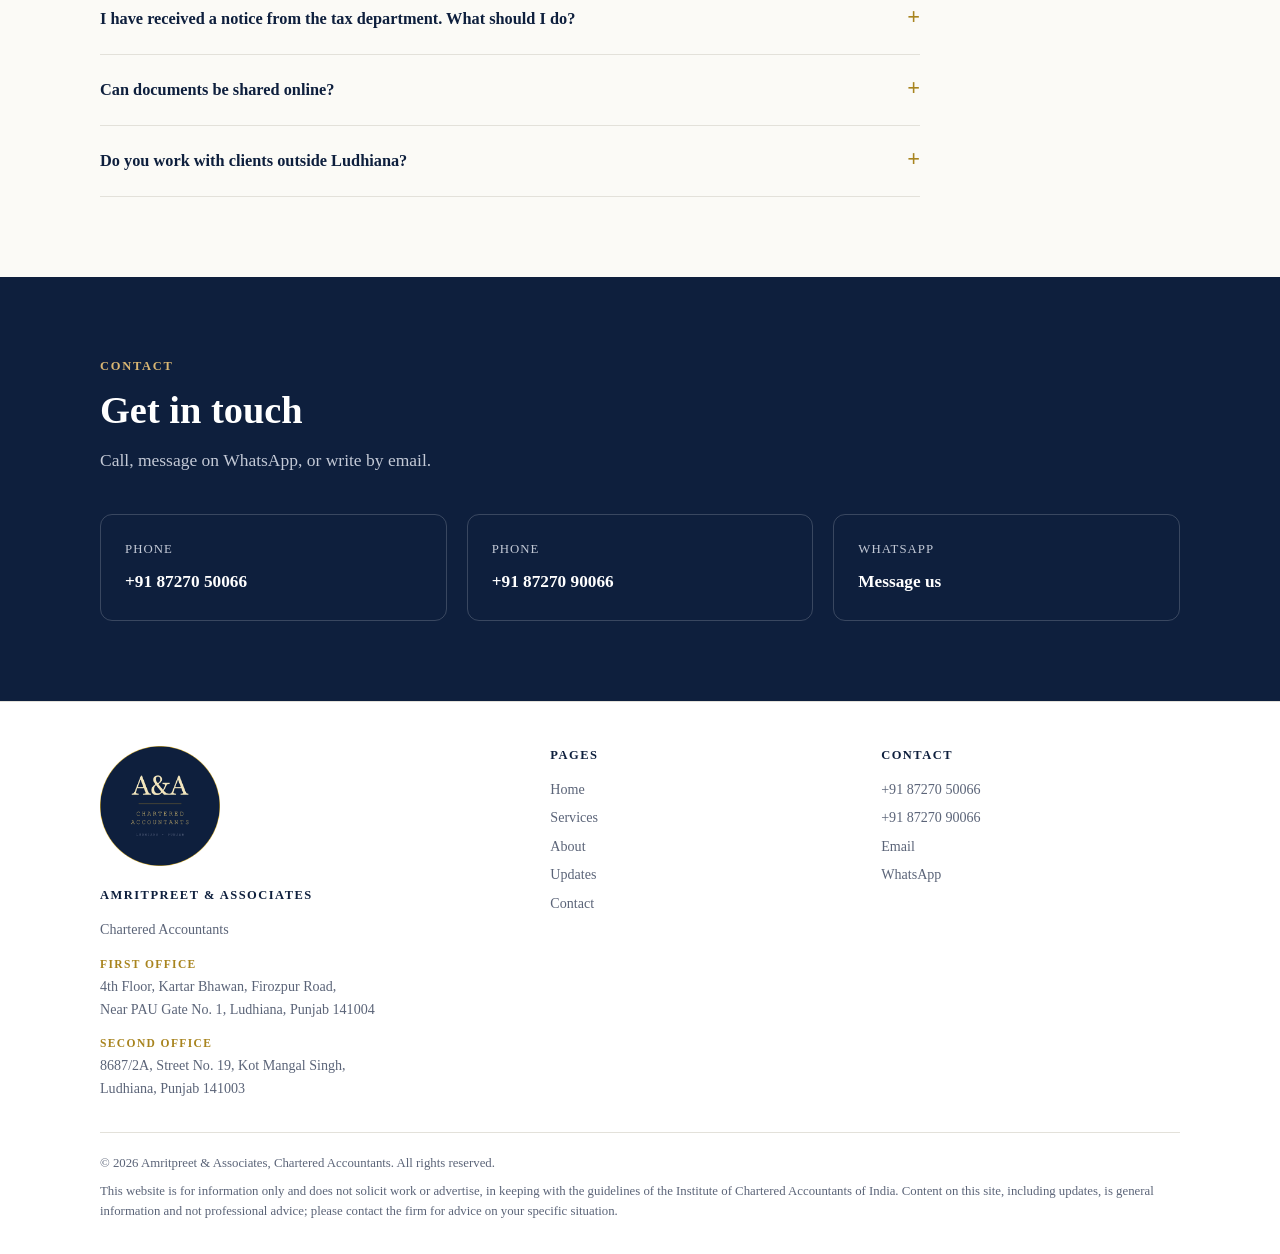
==== commit 9786458c: "Add files via upload" ====
--- a/index.html
+++ b/index.html
@@ -106,6 +106,7 @@
 </main>
 <footer id="site-footer"></footer>
 <script src="updates-data.js"></script>
+<script src="deadlines-data.js"></script>
 <script src="site.js"></script>
 </body>
 </html>
--- a/style.css
+++ b/style.css
@@ -322,3 +322,19 @@
   .profile{grid-template-columns:1fr;gap:44px}
   .portrait{max-width:320px;margin:0 auto 0 0}
 }
+/* portrait v2: clean, centred card */
+.portrait::before{display:none}
+.portrait{background:#fff;border:1px solid var(--line);border-radius:18px;overflow:hidden;box-shadow:0 24px 48px -28px rgba(14,31,61,.55);border-bottom:4px solid var(--gold)}
+.portrait img{border-radius:0;box-shadow:none}
+.portrait figcaption{position:static;border-radius:0;padding:14px 20px}
+.profile{align-items:center}
+@media (max-width:900px){.portrait{margin:0 auto}}
+/* 360° office view (replaces portrait) */
+.profile{grid-template-columns:1.1fr 1fr;gap:56px}
+.tour{margin:0;background:var(--card);border:1px solid var(--line);border-bottom:4px solid var(--gold);border-radius:18px;overflow:hidden;box-shadow:0 24px 48px -28px rgba(14,31,61,.55)}
+.tour-frame{position:relative;aspect-ratio:4/3;background:var(--accent-soft)}
+.tour-frame iframe{position:absolute;inset:0;width:100%;height:100%;border:0}
+.tour figcaption{background:var(--ink);color:#fff;padding:14px 20px;display:flex;justify-content:space-between;align-items:center;gap:10px;flex-wrap:wrap}
+.tour figcaption b{font-size:1rem}
+.tour figcaption span{font-size:.72rem;letter-spacing:.1em;text-transform:uppercase;color:var(--gold)}
+@media (max-width:900px){.profile{grid-template-columns:1fr}}
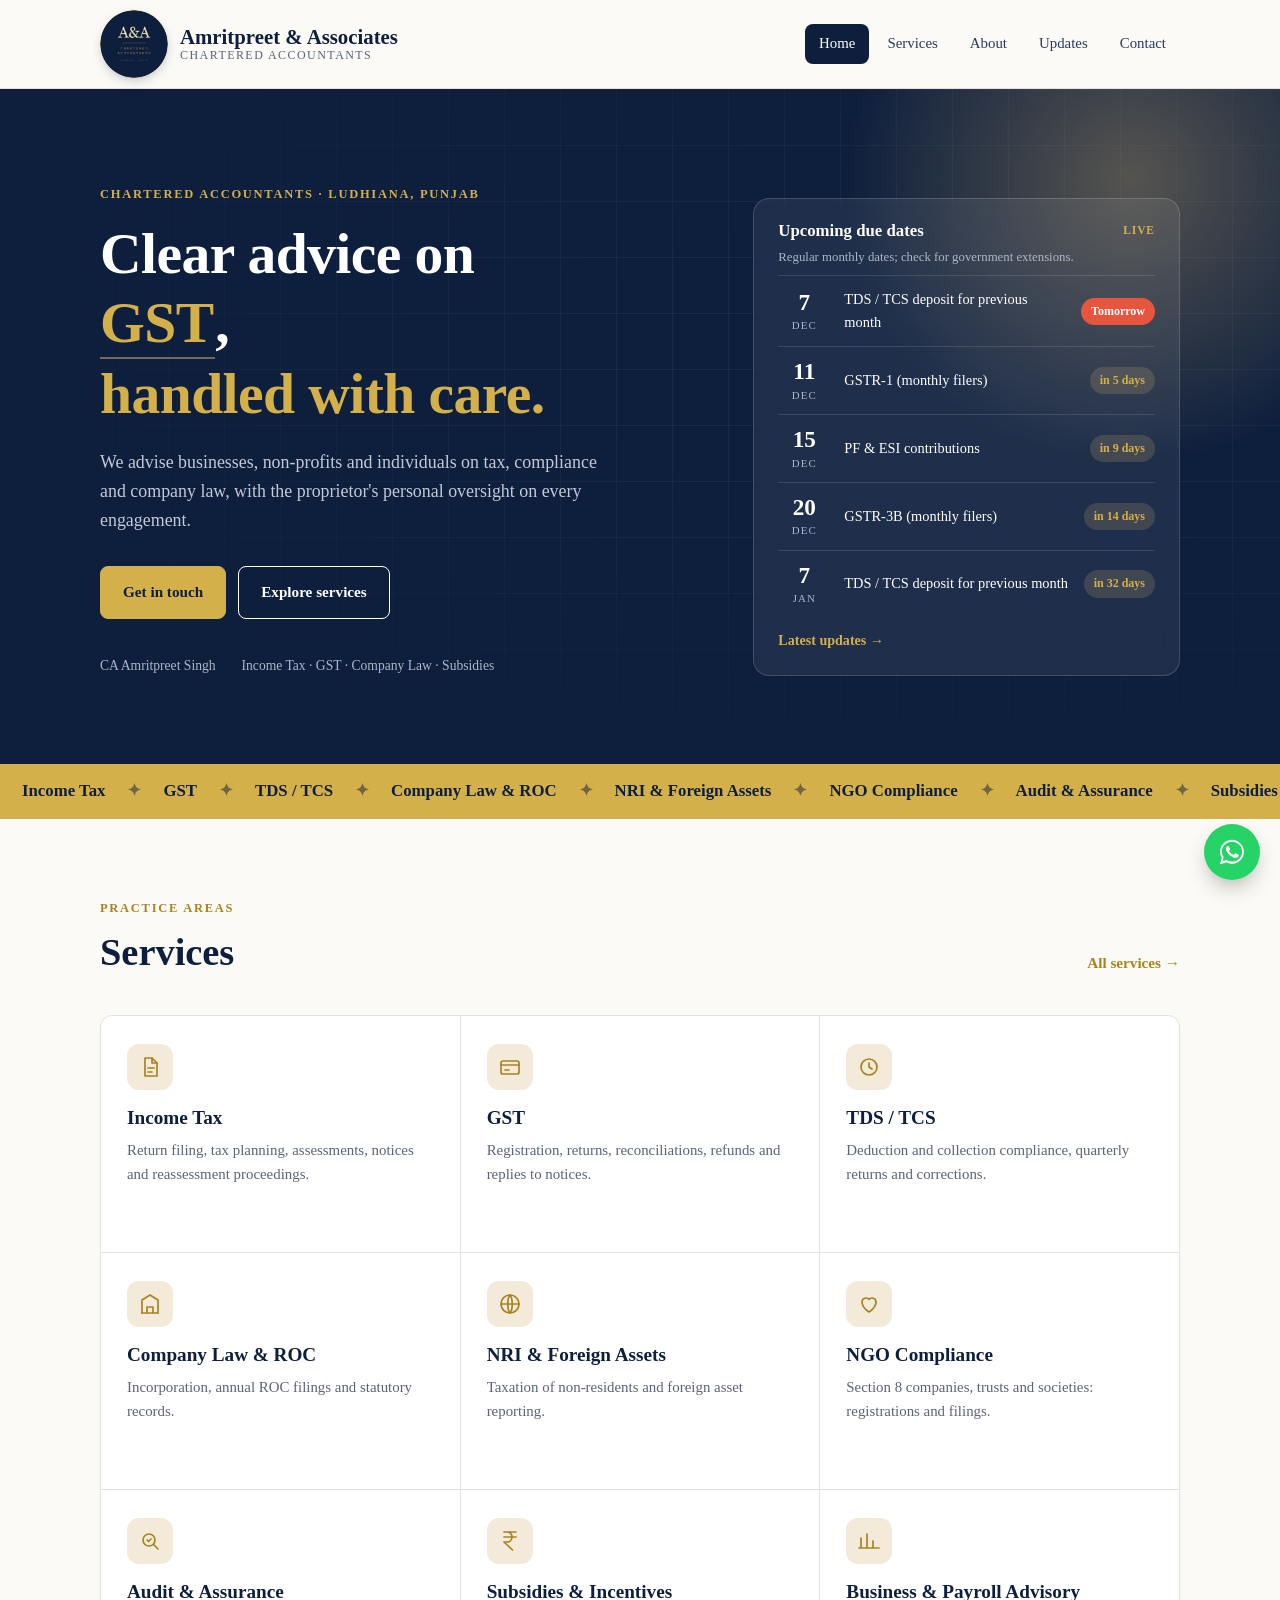
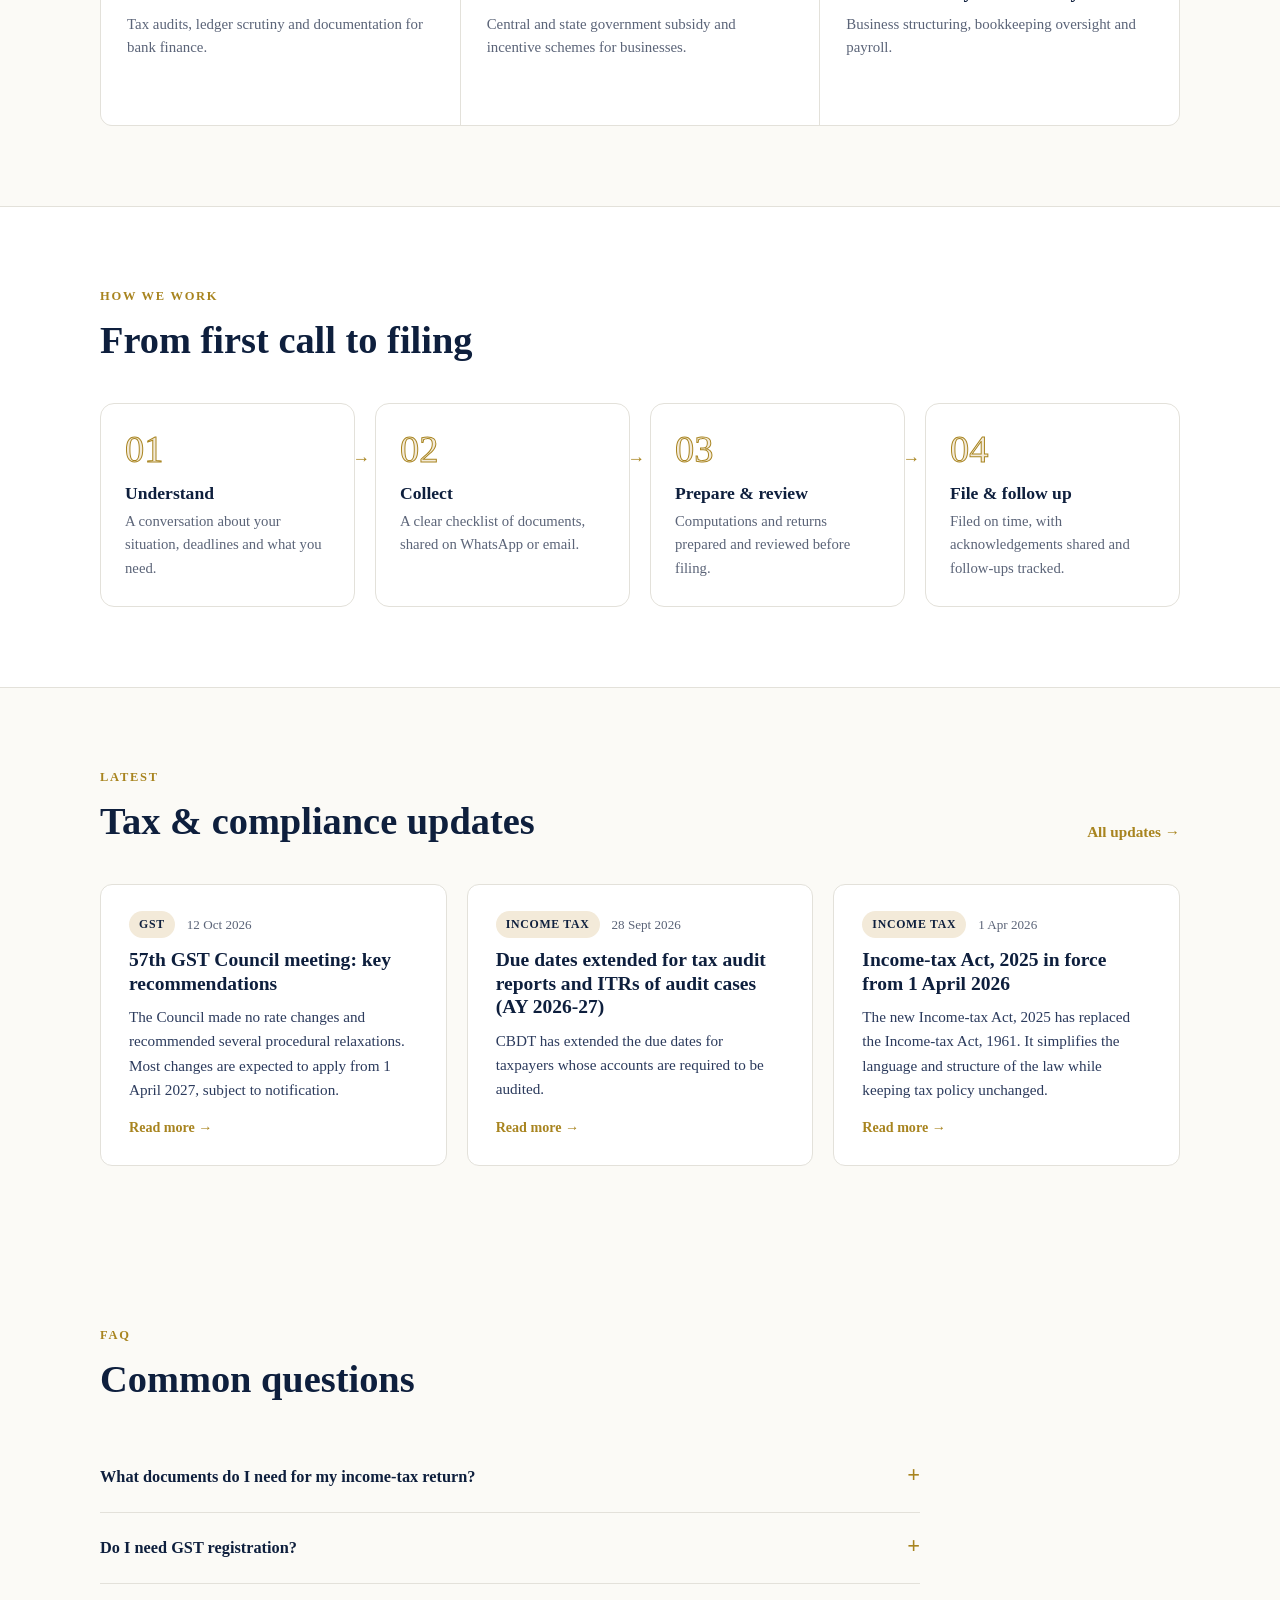
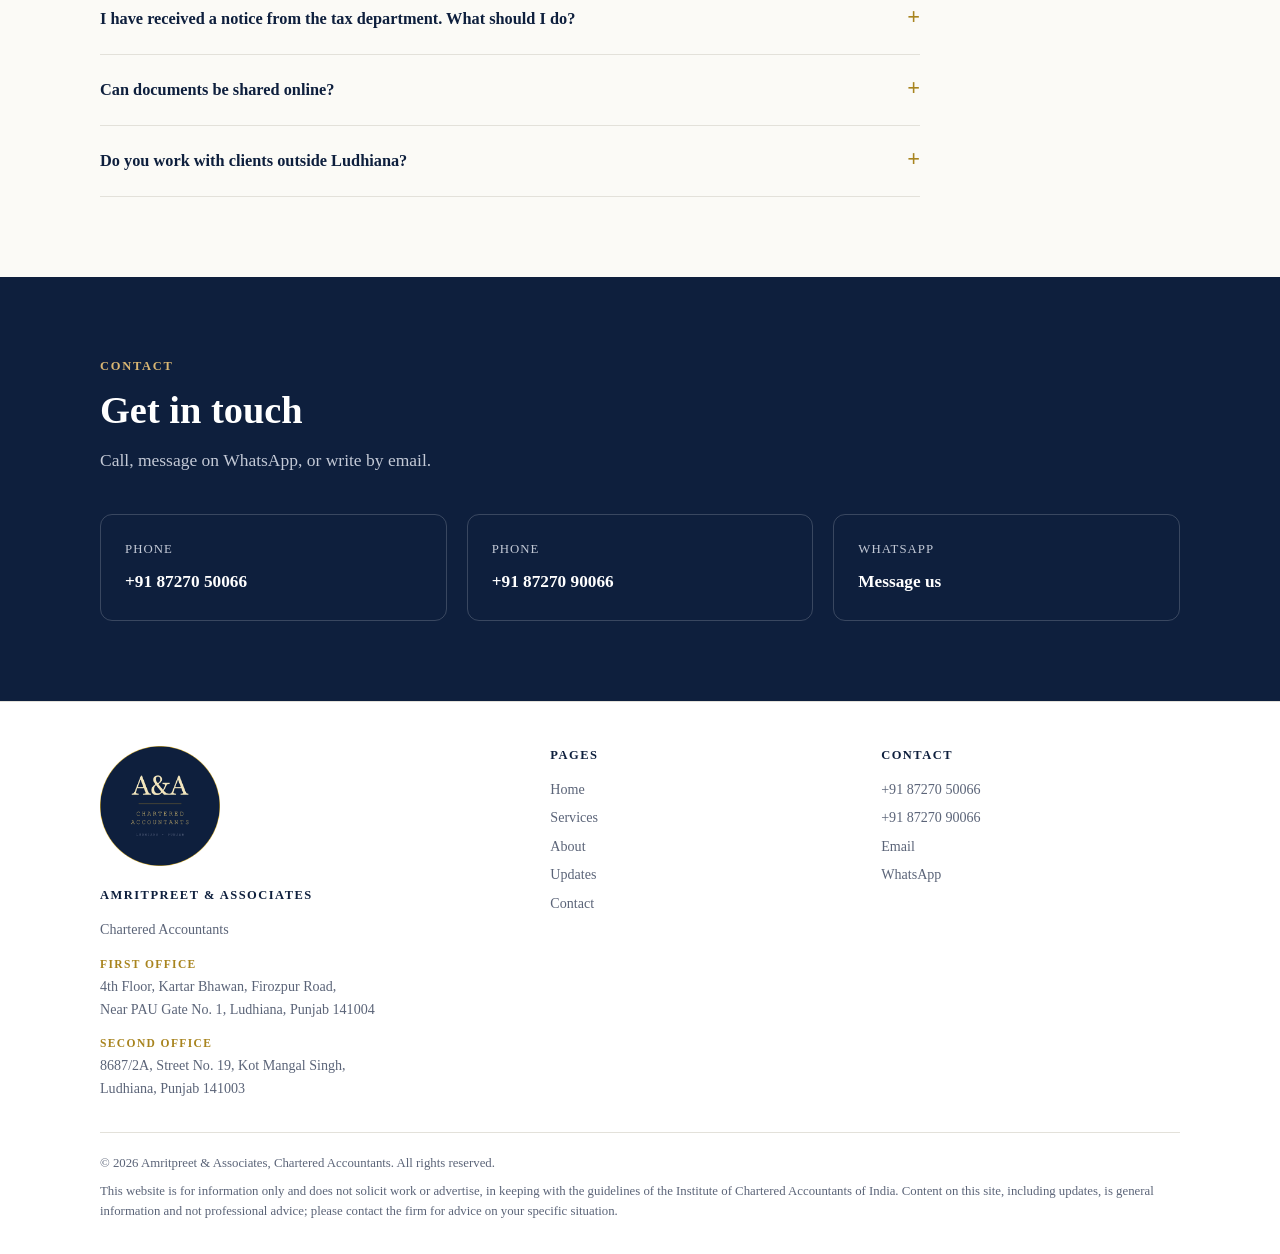
==== commit 6ccf5787: "Add animated intro screen on first page load Co-Authored-By: Claude Opus 5.5 <noreply@anthropic.com>" ====
--- a/index.html
+++ b/index.html
@@ -8,9 +8,18 @@
 <link rel="icon" type="image/png" href="favicon.png">
 <link rel="apple-touch-icon" href="apple-touch-icon.png">
 <meta property="og:image" content="logo.png">
+<script>try{if(!sessionStorage.getItem("aa-intro")&&!matchMedia("(prefers-reduced-motion: reduce)").matches)document.documentElement.classList.add("intro")}catch(e){}</script>
 <link rel="stylesheet" href="style.css">
 </head>
 <body>
+<div class="splash" id="splash" aria-hidden="true">
+  <div class="splash-inner">
+    <img class="splash-logo" src="logo.png" alt="" width="132" height="132">
+    <div class="splash-name">Amritpreet &amp; Associates</div>
+    <div class="splash-sub">Chartered Accountants</div>
+    <div class="splash-line"><span></span></div>
+  </div>
+</div>
 <header id="site-header"></header>
 <main>
 <div class="hero dark-hero">
--- a/style.css
+++ b/style.css
@@ -338,3 +338,27 @@
 .tour figcaption b{font-size:1rem}
 .tour figcaption span{font-size:.72rem;letter-spacing:.1em;text-transform:uppercase;color:var(--gold)}
 @media (max-width:900px){.profile{grid-template-columns:1fr}}
+
+/* ================= intro splash ================= */
+.splash{display:none}
+.intro .splash{display:grid;place-items:center;position:fixed;inset:0;z-index:100;background:var(--ink);
+  animation:splashOut .8s cubic-bezier(.76,0,.24,1) 2.5s forwards}
+.intro body{overflow:hidden}
+.splash::before{content:"";position:absolute;inset:0;background:radial-gradient(circle at 50% 45%,rgba(212,176,74,.22),transparent 60%);opacity:0;animation:fadeIn 1.2s ease .2s forwards}
+.splash-inner{position:relative;text-align:center;padding:0 20px}
+.splash-logo{width:132px;height:132px;border-radius:50%;display:block;margin:0 auto 22px;opacity:0;transform:scale(.7);
+  box-shadow:0 0 0 1px rgba(212,176,74,.5),0 18px 40px -12px rgba(0,0,0,.6);animation:logoIn .9s cubic-bezier(.2,.8,.2,1) .25s forwards}
+.splash-name{color:#fff;font-size:1.7rem;font-weight:600;letter-spacing:.06em;opacity:0;transform:translateY(12px);animation:riseIn .7s ease .85s forwards}
+.splash-sub{color:var(--gold);font-size:.8rem;letter-spacing:.42em;text-transform:uppercase;margin-top:8px;opacity:0;animation:riseIn .7s ease 1.1s forwards}
+.splash-line{position:relative;width:220px;height:1px;margin:22px auto 0}
+.splash-line::before{content:"";position:absolute;inset:0;background:var(--gold);transform:scaleX(0);animation:lineDraw .8s ease 1.35s forwards}
+.splash-line span{position:absolute;left:50%;top:50%;width:7px;height:7px;margin:-3.5px 0 0 -3.5px;border-radius:50%;background:var(--gold);transform:scale(0);animation:dotPop .35s ease 2s forwards}
+@keyframes fadeIn{to{opacity:1}}
+@keyframes logoIn{to{opacity:1;transform:none}}
+@keyframes riseIn{to{opacity:1;transform:none}}
+@keyframes lineDraw{to{transform:scaleX(1)}}
+@keyframes dotPop{60%{transform:scale(1.5)}to{transform:scale(1)}}
+@keyframes splashOut{to{transform:translateY(-100%)}}
+.intro .dark-hero h1,.intro .dark-hero .lead,.intro .dark-hero .cta,.intro .dark-hero .glass{animation:heroIn .9s ease 2.85s both}
+@keyframes heroIn{from{opacity:0;transform:translateY(24px)}to{opacity:1;transform:none}}
+@media (max-width:560px){.splash-logo{width:108px;height:108px}.splash-name{font-size:1.35rem}.splash-sub{letter-spacing:.3em}.splash-line{width:170px}}
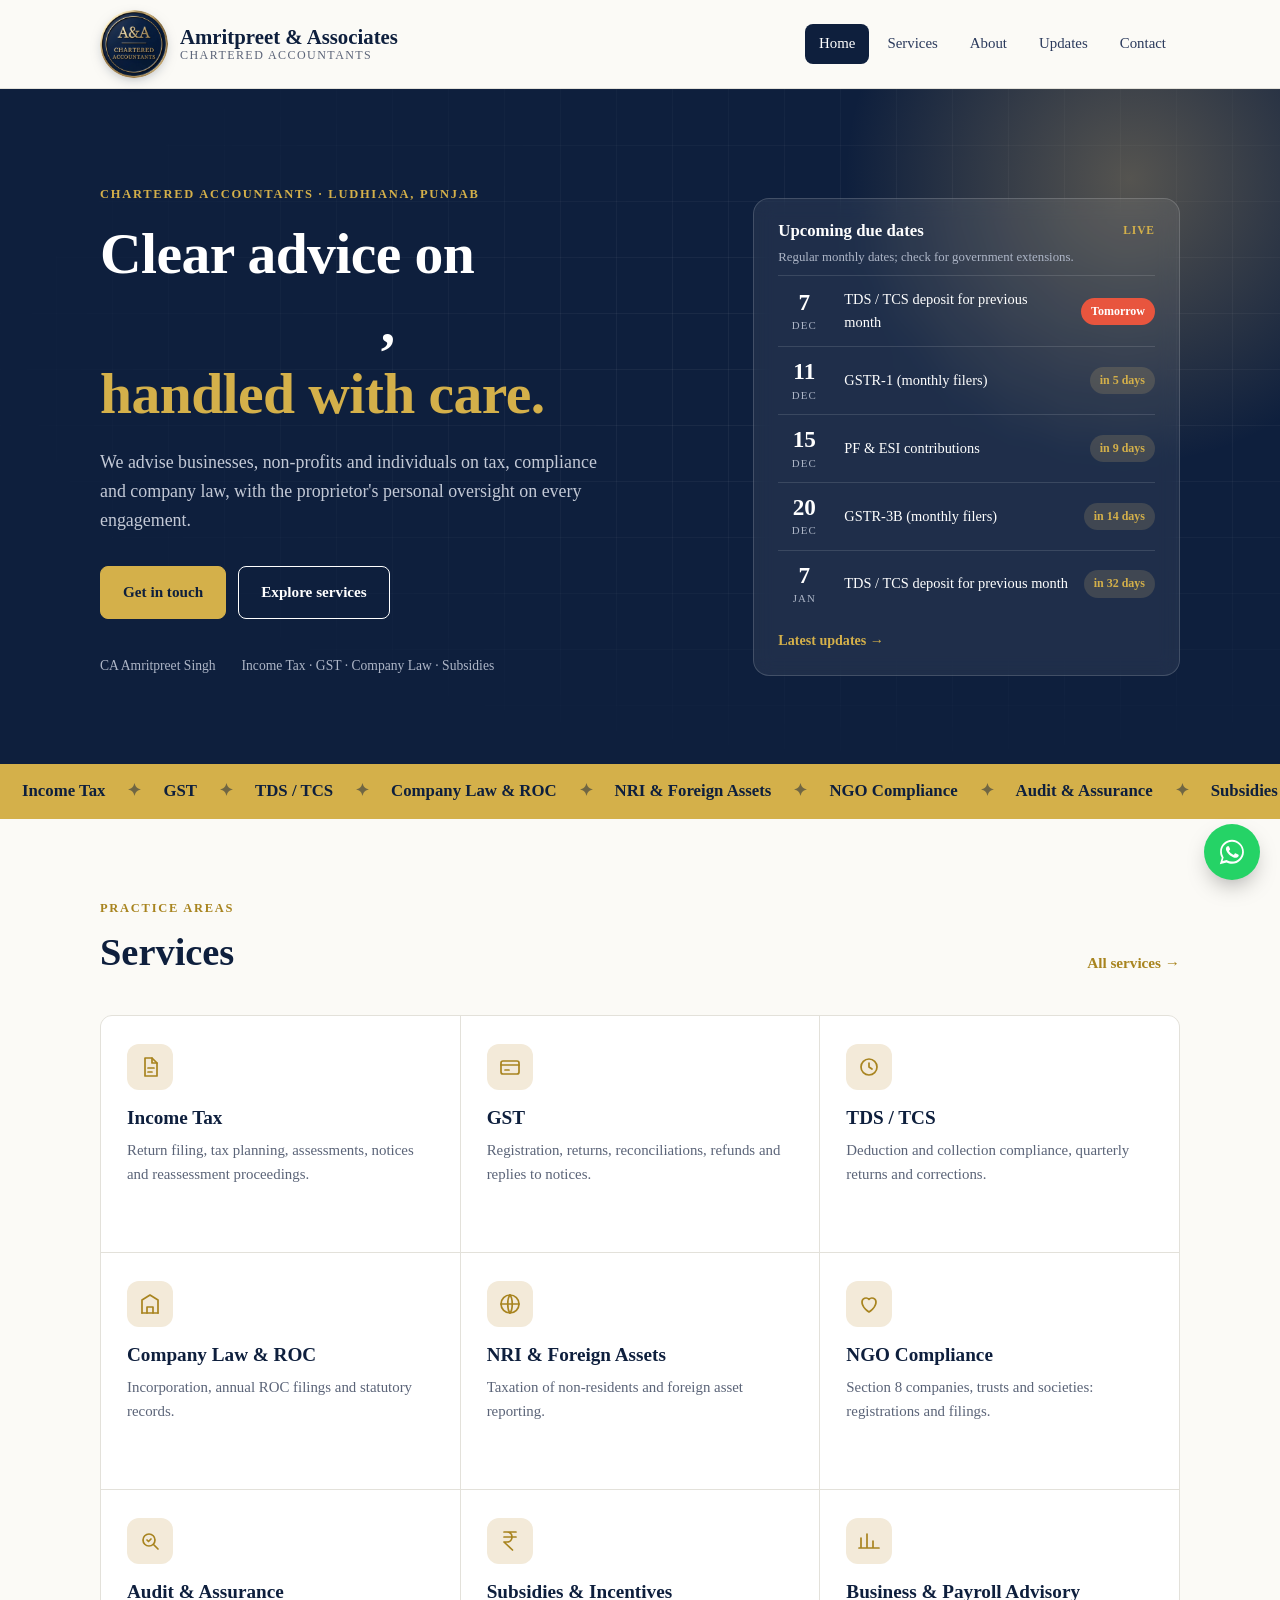
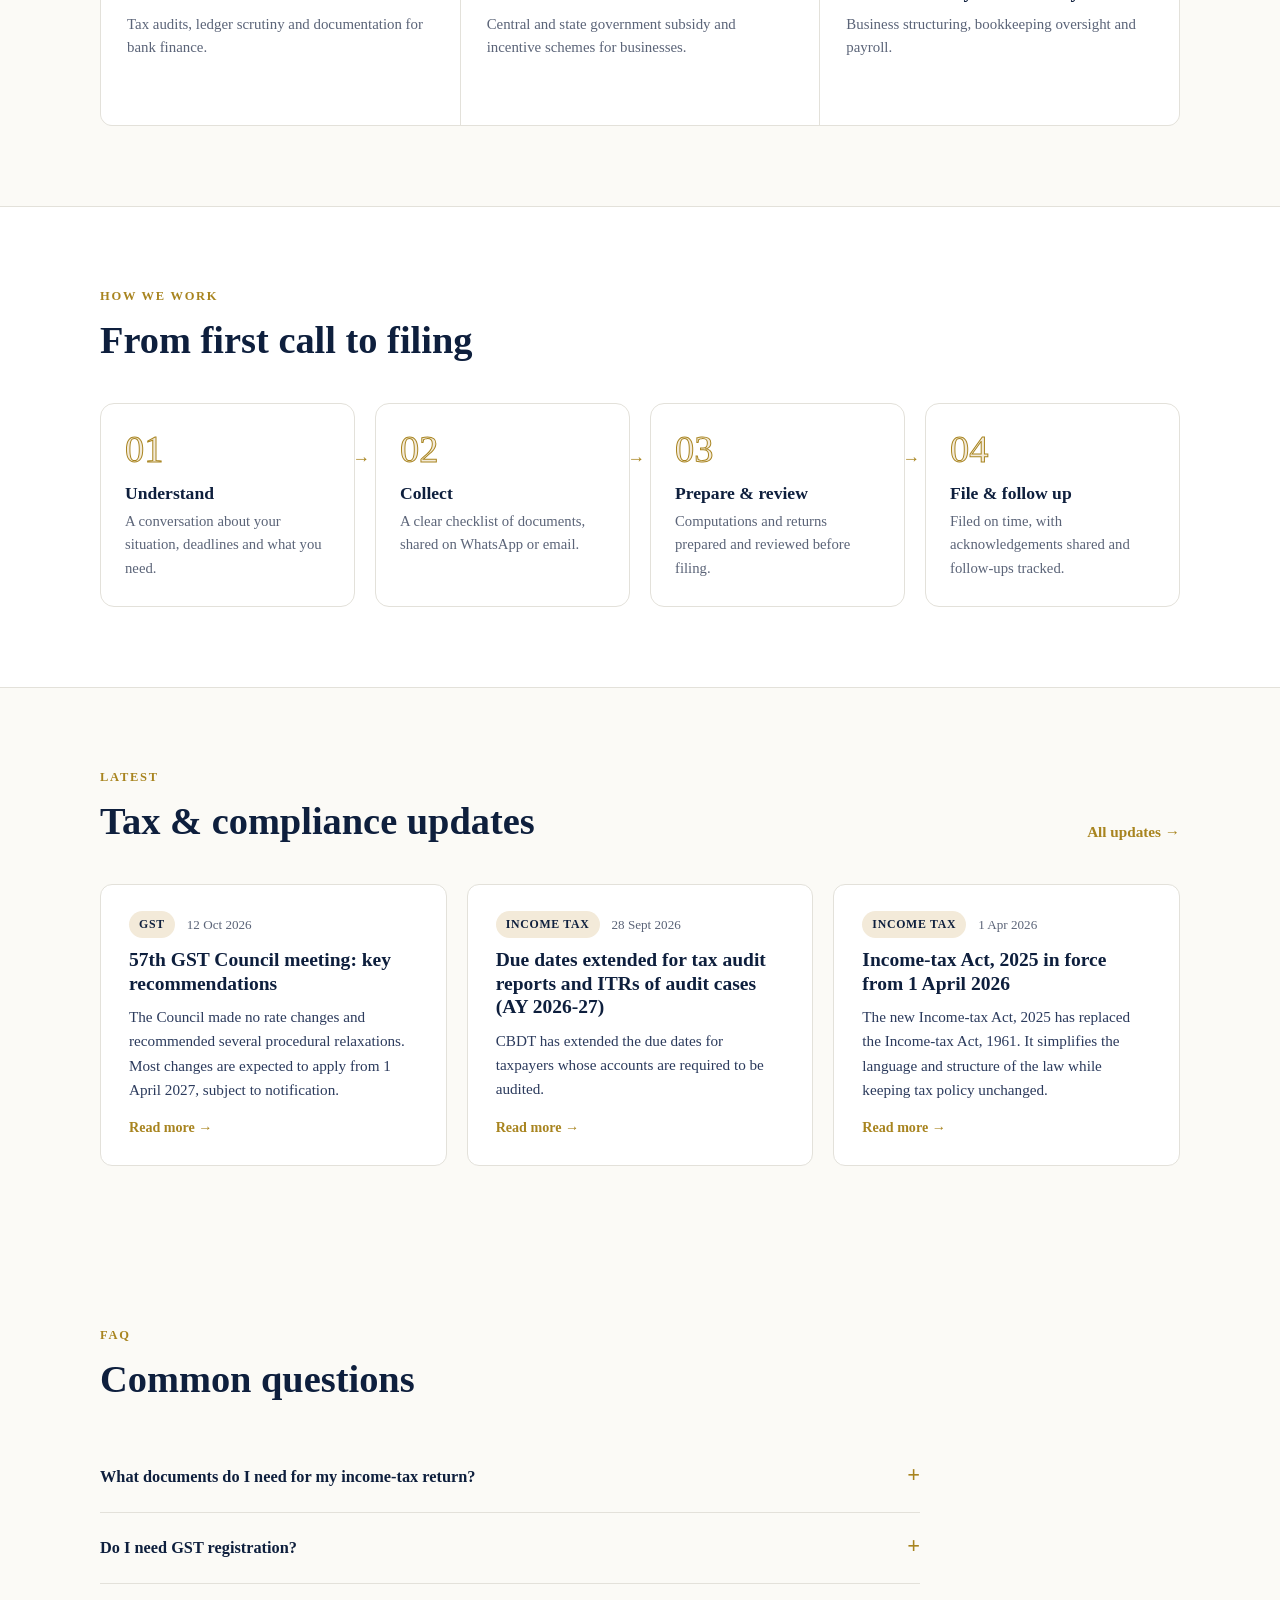
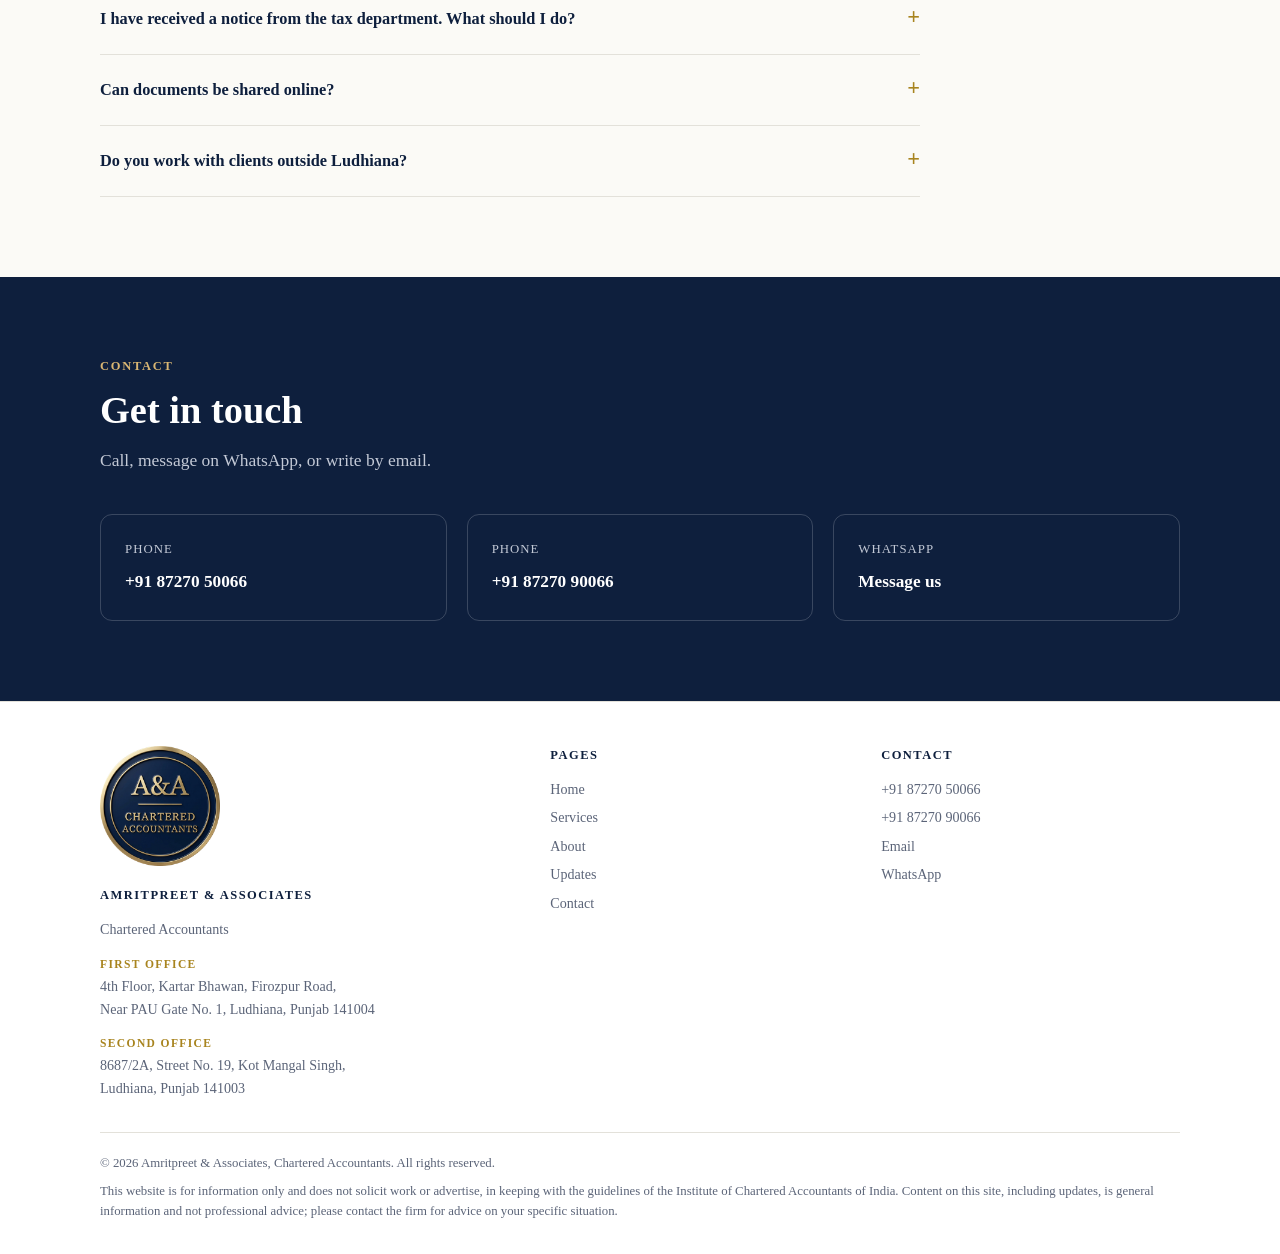
==== commit 40dc047e: "Replace logo with new gold-rim A&A logo Co-Authored-By: Claude Opus 5.5 <noreply@anthropic.com> Clau" ====
--- a/index.html
+++ b/index.html
@@ -5,16 +5,16 @@
 <meta name="viewport" content="width=device-width, initial-scale=1">
 <title>Amritpreet & Associates | Chartered Accountants, Ludhiana</title>
 <meta name="description" content="Amritpreet & Associates, Chartered Accountants, Ludhiana, Punjab. Income Tax, GST, TDS/TCS, Company Law, NRI taxation, NGO compliance and business advisory.">
-<link rel="icon" type="image/png" href="favicon.png">
-<link rel="apple-touch-icon" href="apple-touch-icon.png">
-<meta property="og:image" content="logo.png">
+<link rel="icon" type="image/png" href="favicon.png?v=2">
+<link rel="apple-touch-icon" href="apple-touch-icon.png?v=2">
+<meta property="og:image" content="logo.png?v=2">
 <script>try{if(!sessionStorage.getItem("aa-intro")&&!matchMedia("(prefers-reduced-motion: reduce)").matches)document.documentElement.classList.add("intro")}catch(e){}</script>
 <link rel="stylesheet" href="style.css">
 </head>
 <body>
 <div class="splash" id="splash" aria-hidden="true">
   <div class="splash-inner">
-    <img class="splash-logo" src="logo.png" alt="" width="132" height="132">
+    <img class="splash-logo" src="logo.png?v=2" alt="" width="132" height="132">
     <div class="splash-name">Amritpreet &amp; Associates</div>
     <div class="splash-sub">Chartered Accountants</div>
     <div class="splash-line"><span></span></div>
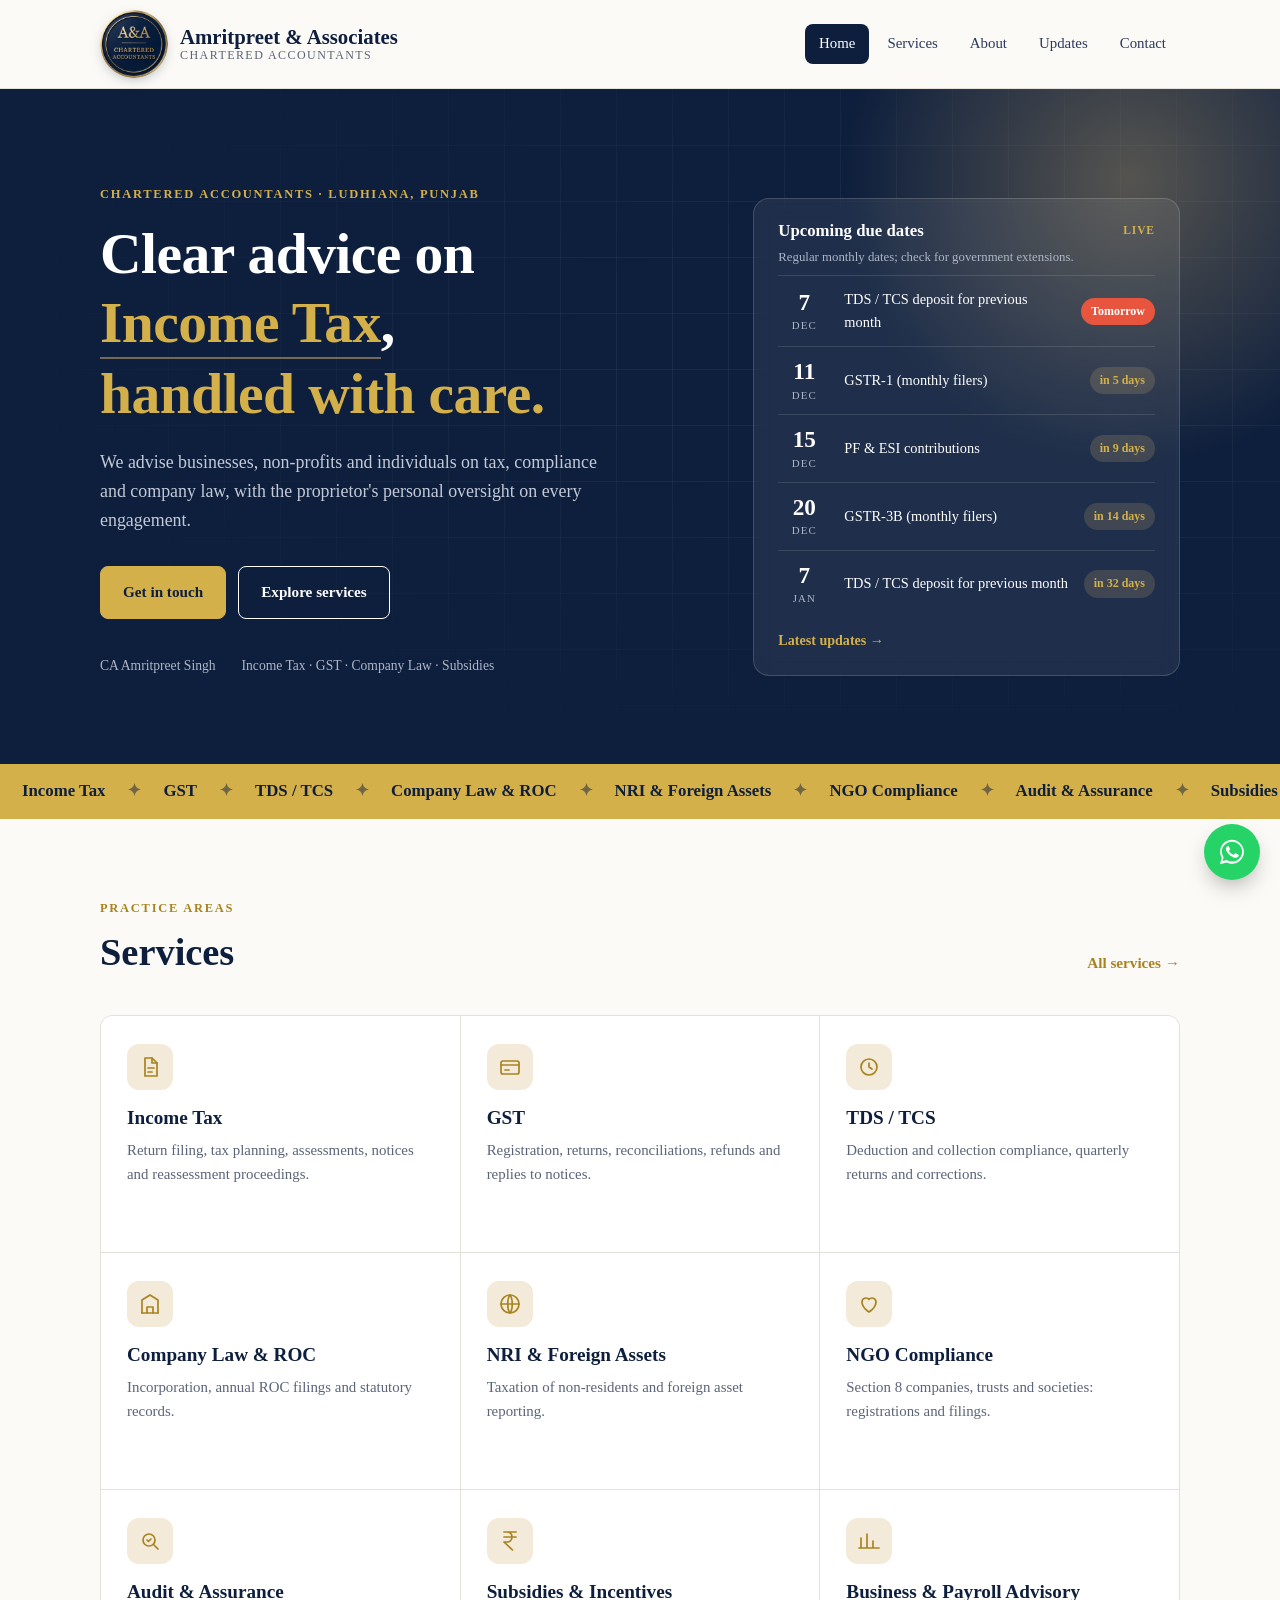
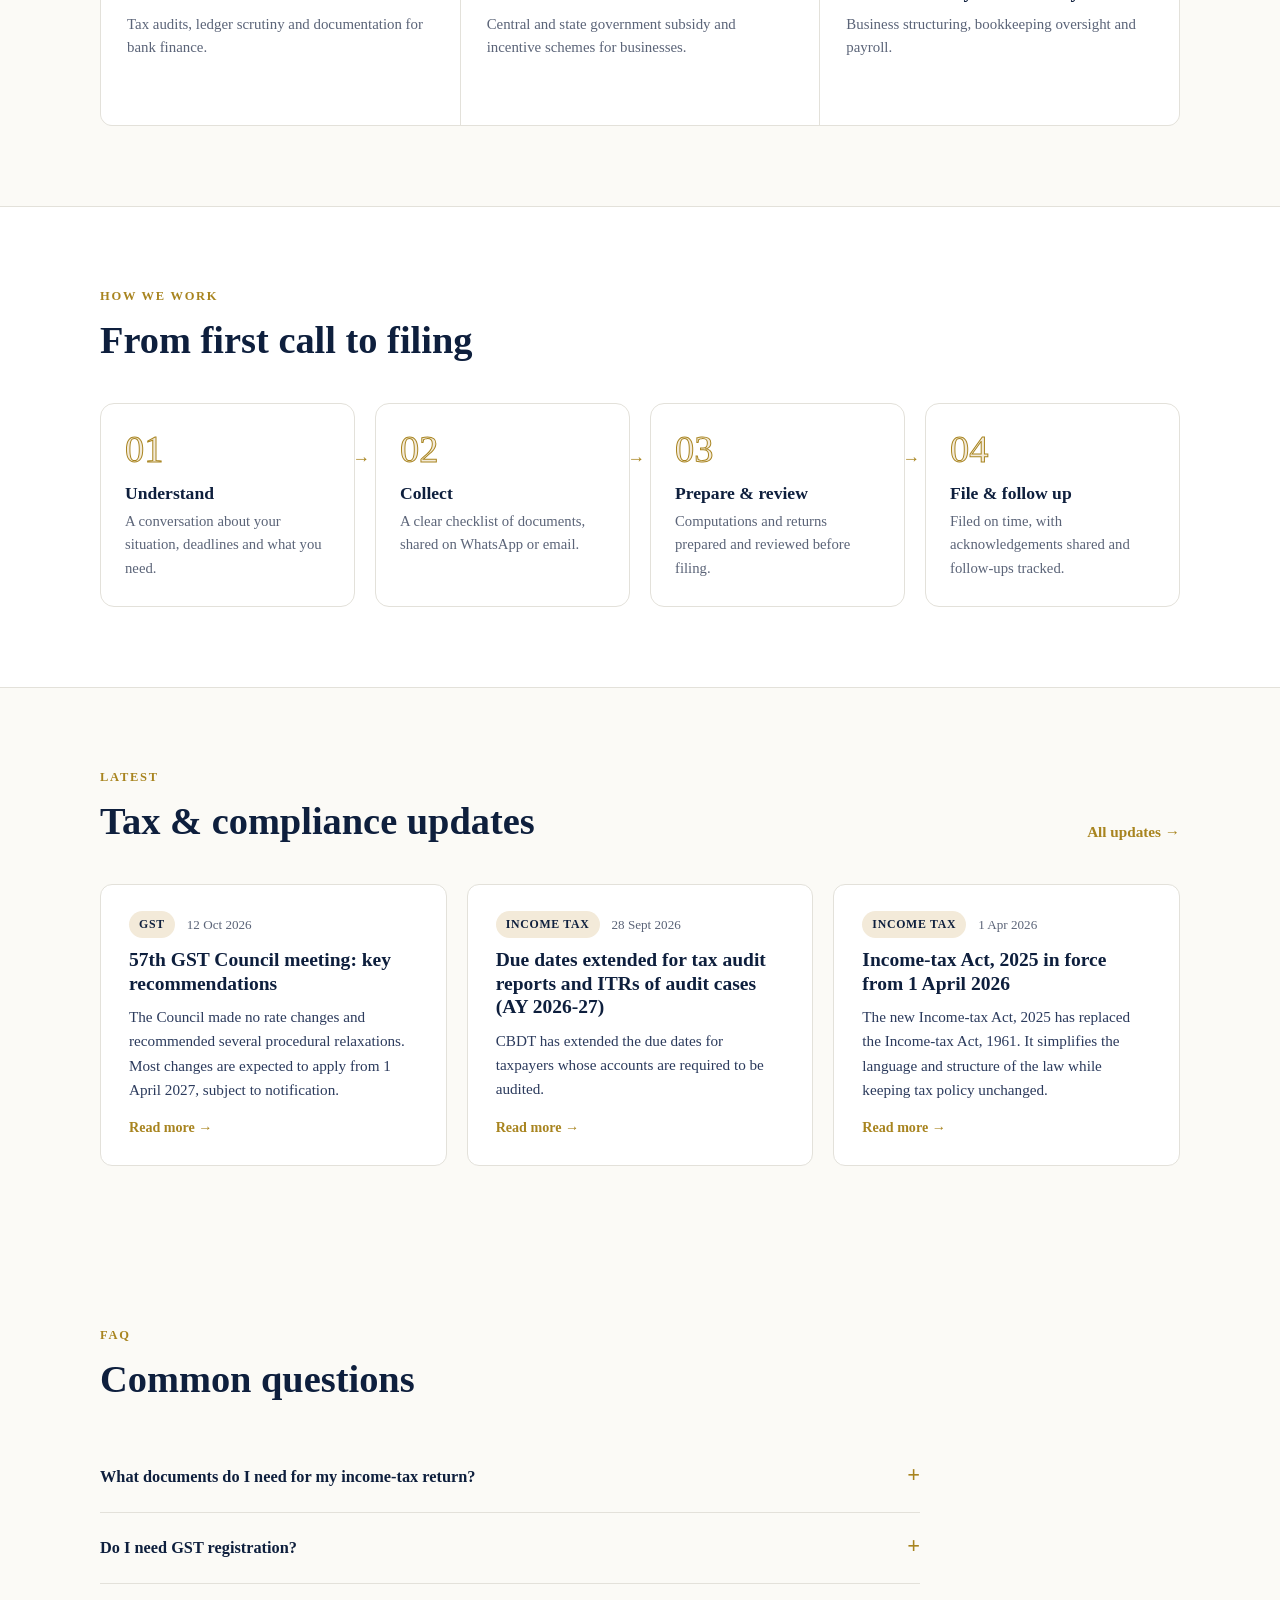
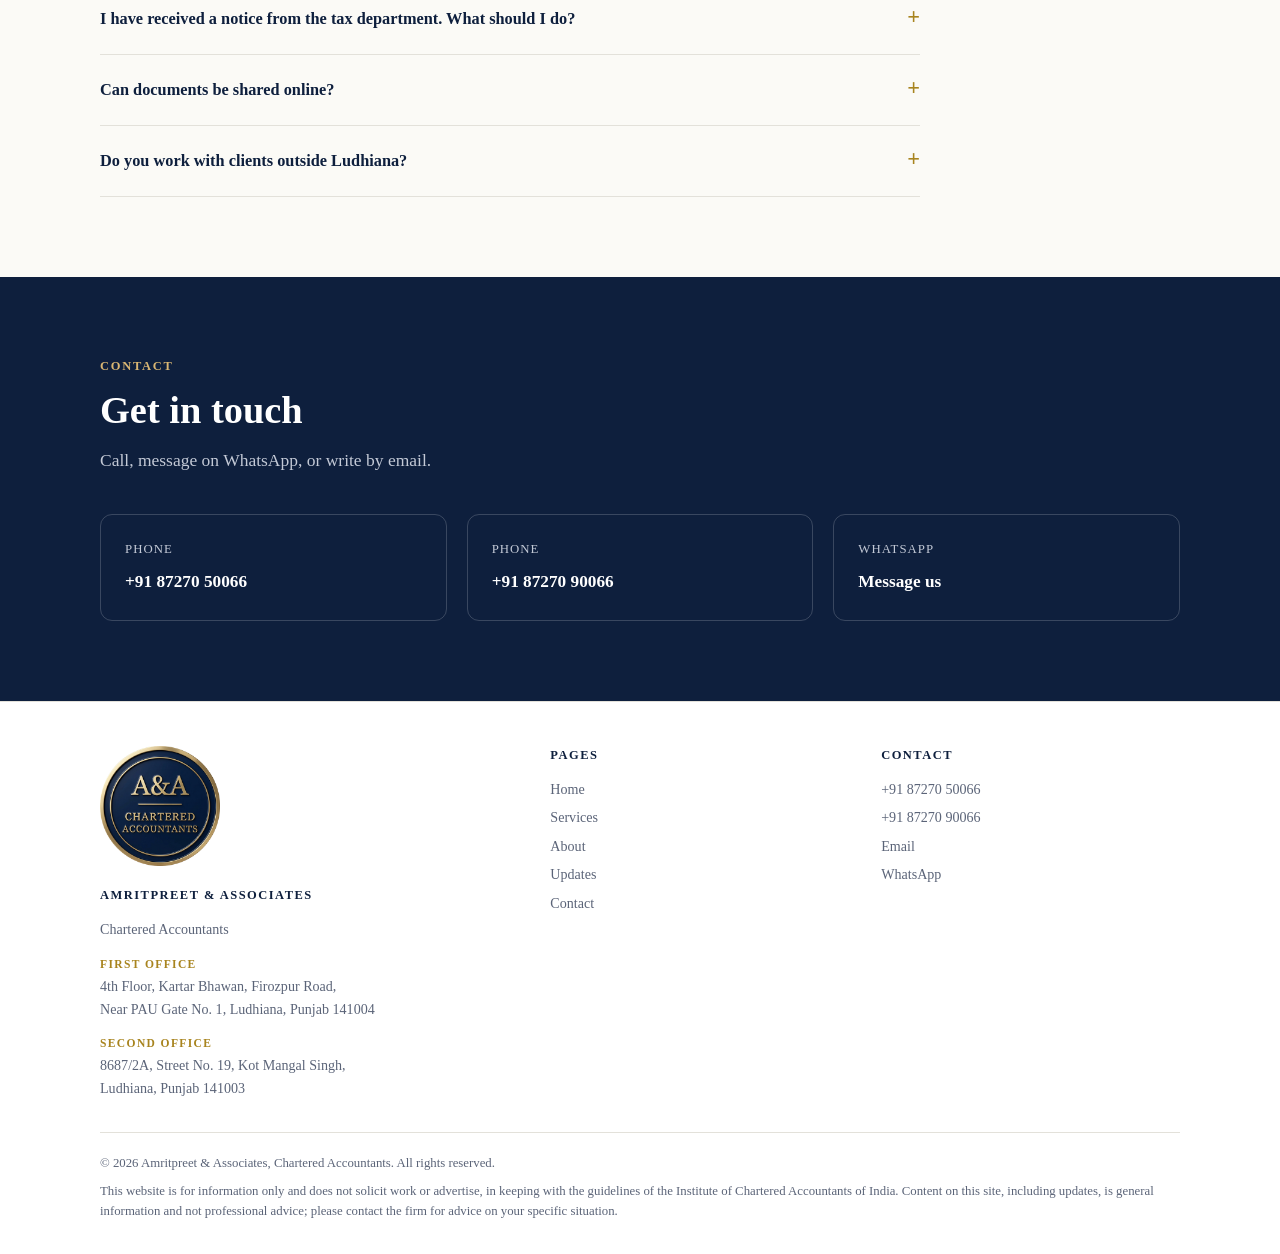
==== commit a3f9a2a9: "Enlarge logo in opening animation Co-Authored-By: Claude Opus 5.5 <noreply@anthropic.com> Claude-Ses" ====
--- a/index.html
+++ b/index.html
@@ -14,7 +14,7 @@
 <body>
 <div class="splash" id="splash" aria-hidden="true">
   <div class="splash-inner">
-    <img class="splash-logo" src="logo.png?v=2" alt="" width="132" height="132">
+    <img class="splash-logo" src="logo.png?v=2" alt="" width="220" height="220">
     <div class="splash-name">Amritpreet &amp; Associates</div>
     <div class="splash-sub">Chartered Accountants</div>
     <div class="splash-line"><span></span></div>
--- a/style.css
+++ b/style.css
@@ -362,3 +362,6 @@
 .intro .dark-hero h1,.intro .dark-hero .lead,.intro .dark-hero .cta,.intro .dark-hero .glass{animation:heroIn .9s ease 2.85s both}
 @keyframes heroIn{from{opacity:0;transform:translateY(24px)}to{opacity:1;transform:none}}
 @media (max-width:560px){.splash-logo{width:108px;height:108px}.splash-name{font-size:1.35rem}.splash-sub{letter-spacing:.3em}.splash-line{width:170px}}
+/* larger splash logo */
+.splash-logo{width:220px;height:220px;margin-bottom:28px}
+@media (max-width:560px){.splash-logo{width:170px;height:170px}}
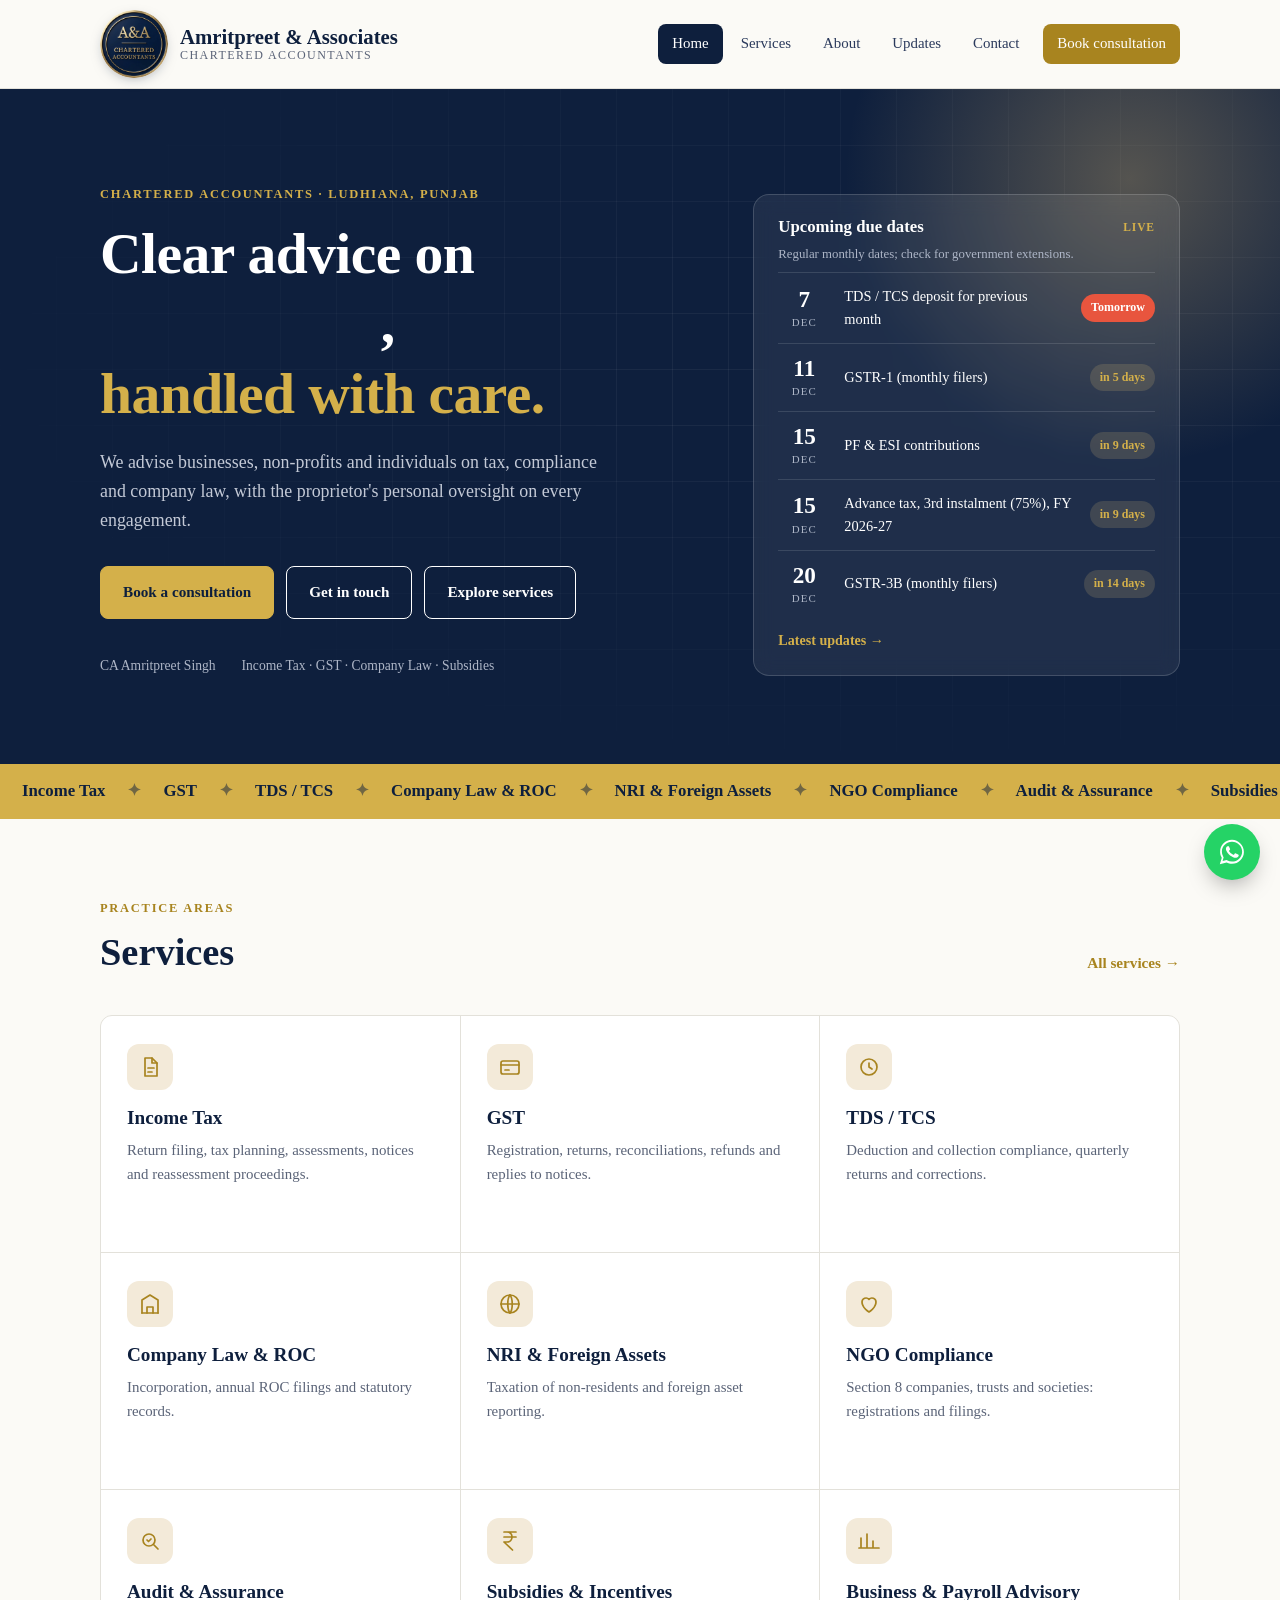
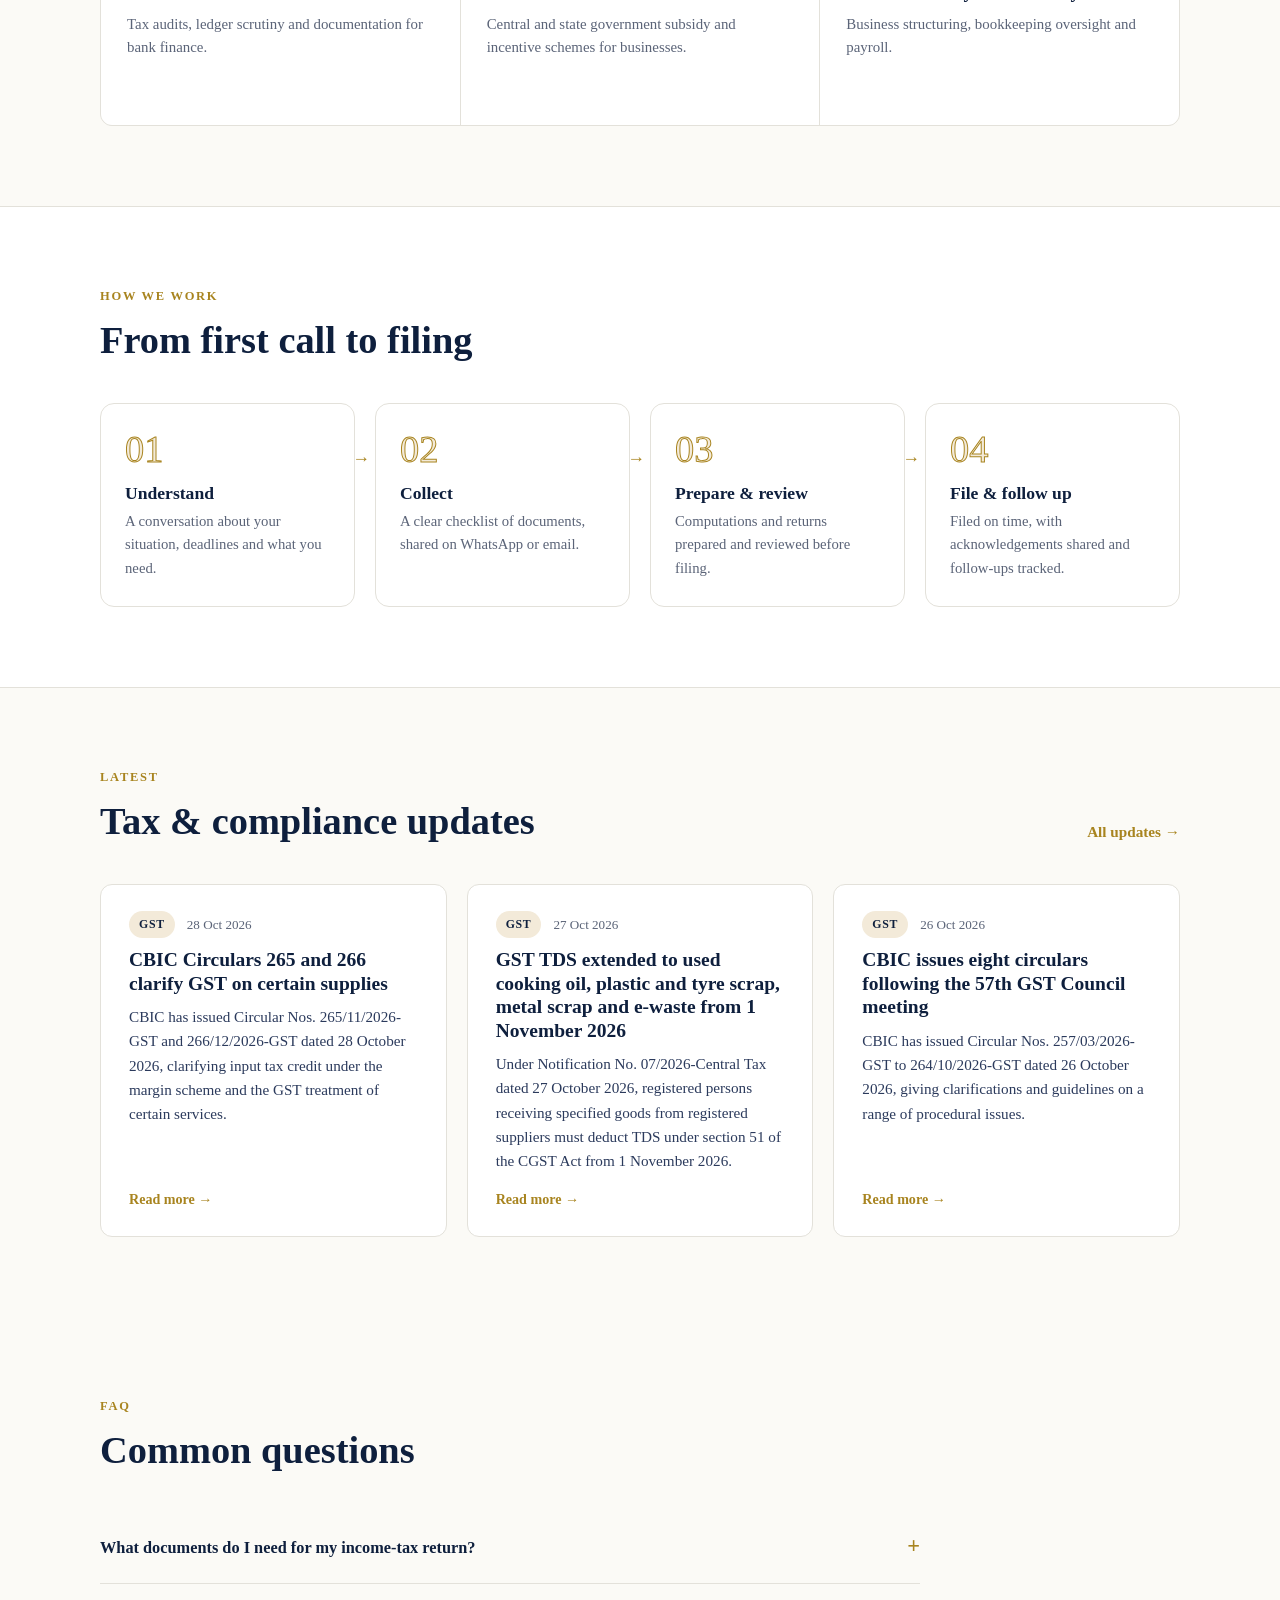
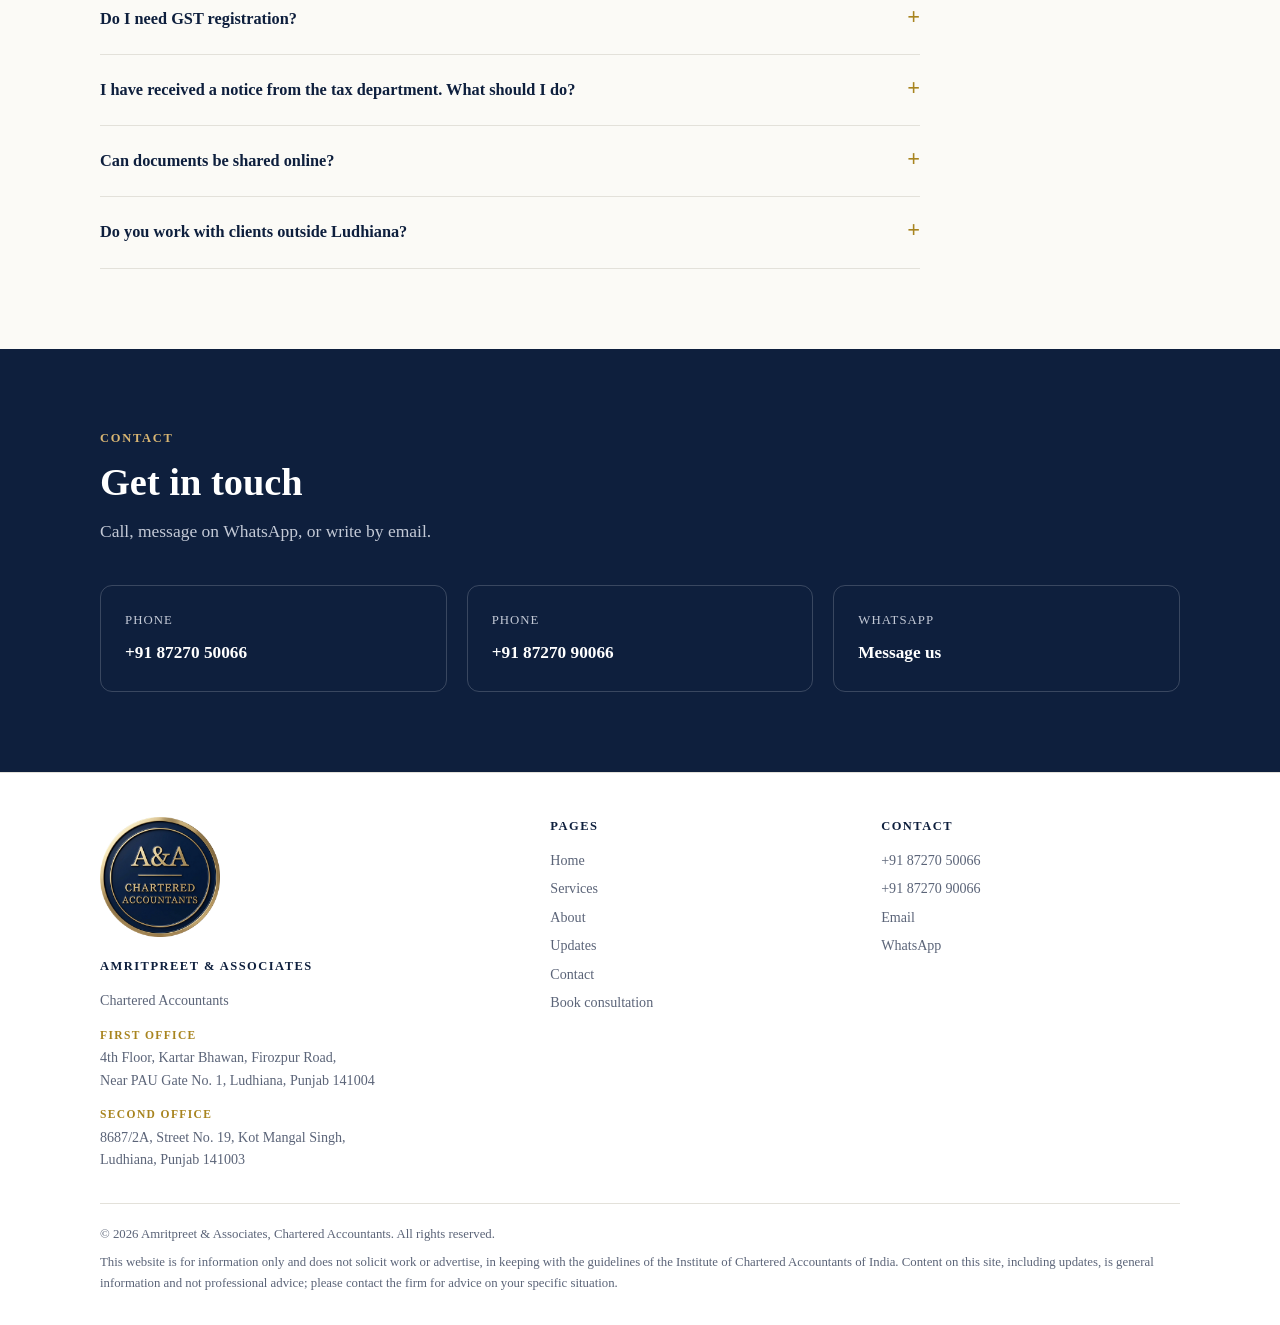
==== commit dd6b14c9: "Draft: Book a consultation page Co-Authored-By: Claude Opus 5.5 <noreply@anthropic.com> Claude-Sessi" ====
--- a/index.html
+++ b/index.html
@@ -29,7 +29,8 @@
       <h1>Clear advice on<br><span class="rotator" id="rotator">Income Tax</span>,<br><em>handled with care.</em></h1>
       <p class="lead">We advise businesses, non-profits and individuals on tax, compliance and company law, with the proprietor's personal oversight on every engagement.</p>
       <div class="cta">
-        <a class="btn primary" href="contact.html">Get in touch</a>
+        <a class="btn primary" href="book.html">Book a consultation</a>
+        <a class="btn" href="contact.html">Get in touch</a>
         <a class="btn" href="services.html">Explore services</a>
       </div>
       <div class="id-strip">
--- a/style.css
+++ b/style.css
@@ -365,3 +365,16 @@
 /* larger splash logo */
 .splash-logo{width:220px;height:220px;margin-bottom:28px}
 @media (max-width:560px){.splash-logo{width:170px;height:170px}}
+
+/* ================= consultation booking ================= */
+.tabs a.tab-cta{background:var(--accent);color:#fff;margin-left:6px}
+.tabs a.tab-cta:hover{background:var(--ink)}
+.tabs a.tab-cta.active{background:var(--ink)}
+.form .note{font-size:.82rem;color:var(--muted);background:var(--accent-soft);border-radius:8px;padding:10px 12px;margin:2px 0 16px}
+.steps-mini h2{font-size:1.5rem;margin-bottom:14px}
+.steps-mini ol{list-style:none;counter-reset:s}
+.steps-mini li{counter-increment:s;position:relative;padding:14px 0 14px 46px;border-top:1px solid var(--line);color:var(--ink-2);font-size:.95rem}
+.steps-mini li:first-child{border-top:0}
+.steps-mini li::before{content:counter(s);position:absolute;left:0;top:12px;width:30px;height:30px;border-radius:50%;background:var(--ink);color:#fff;display:grid;place-items:center;font-family:Fraunces,Georgia,serif;font-size:.9rem}
+.steps-mini b{color:var(--ink)}
+@media (max-width:900px){.tabs a.tab-cta{margin:6px 0 0;text-align:center}}
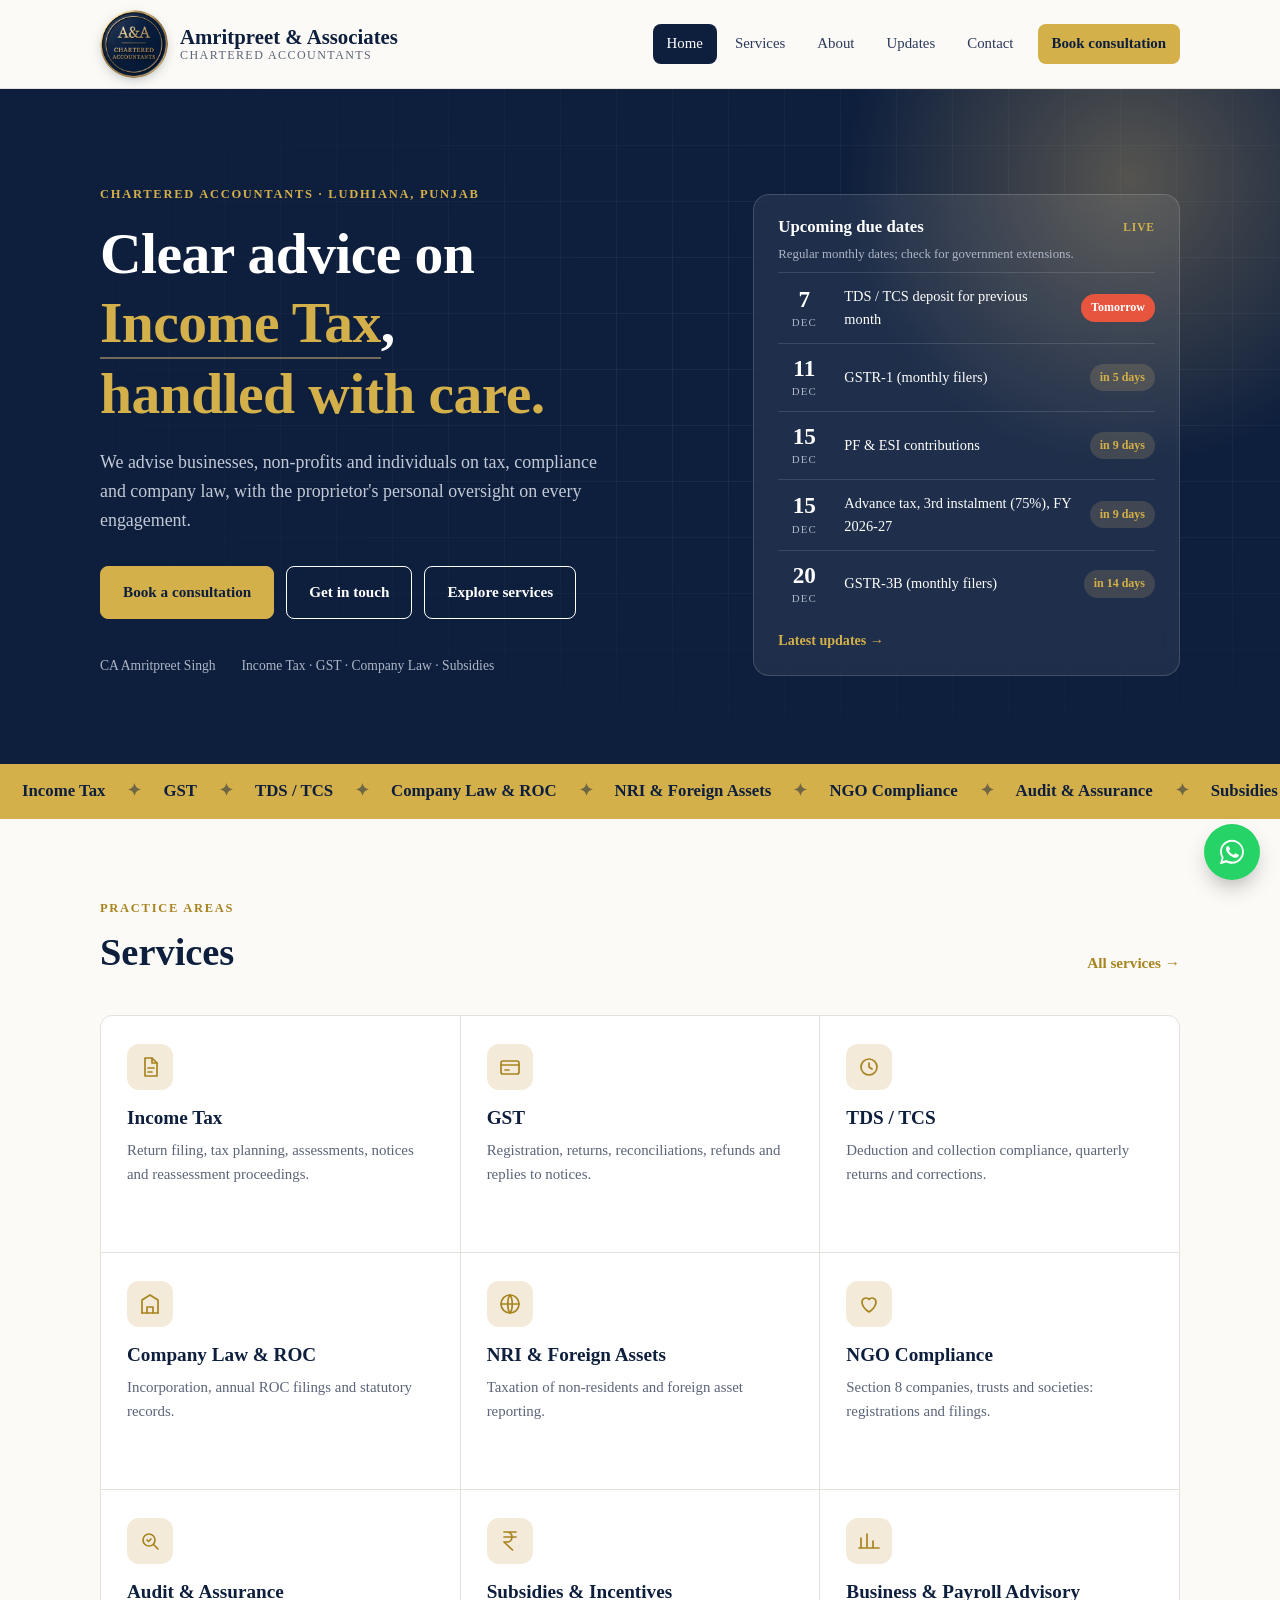
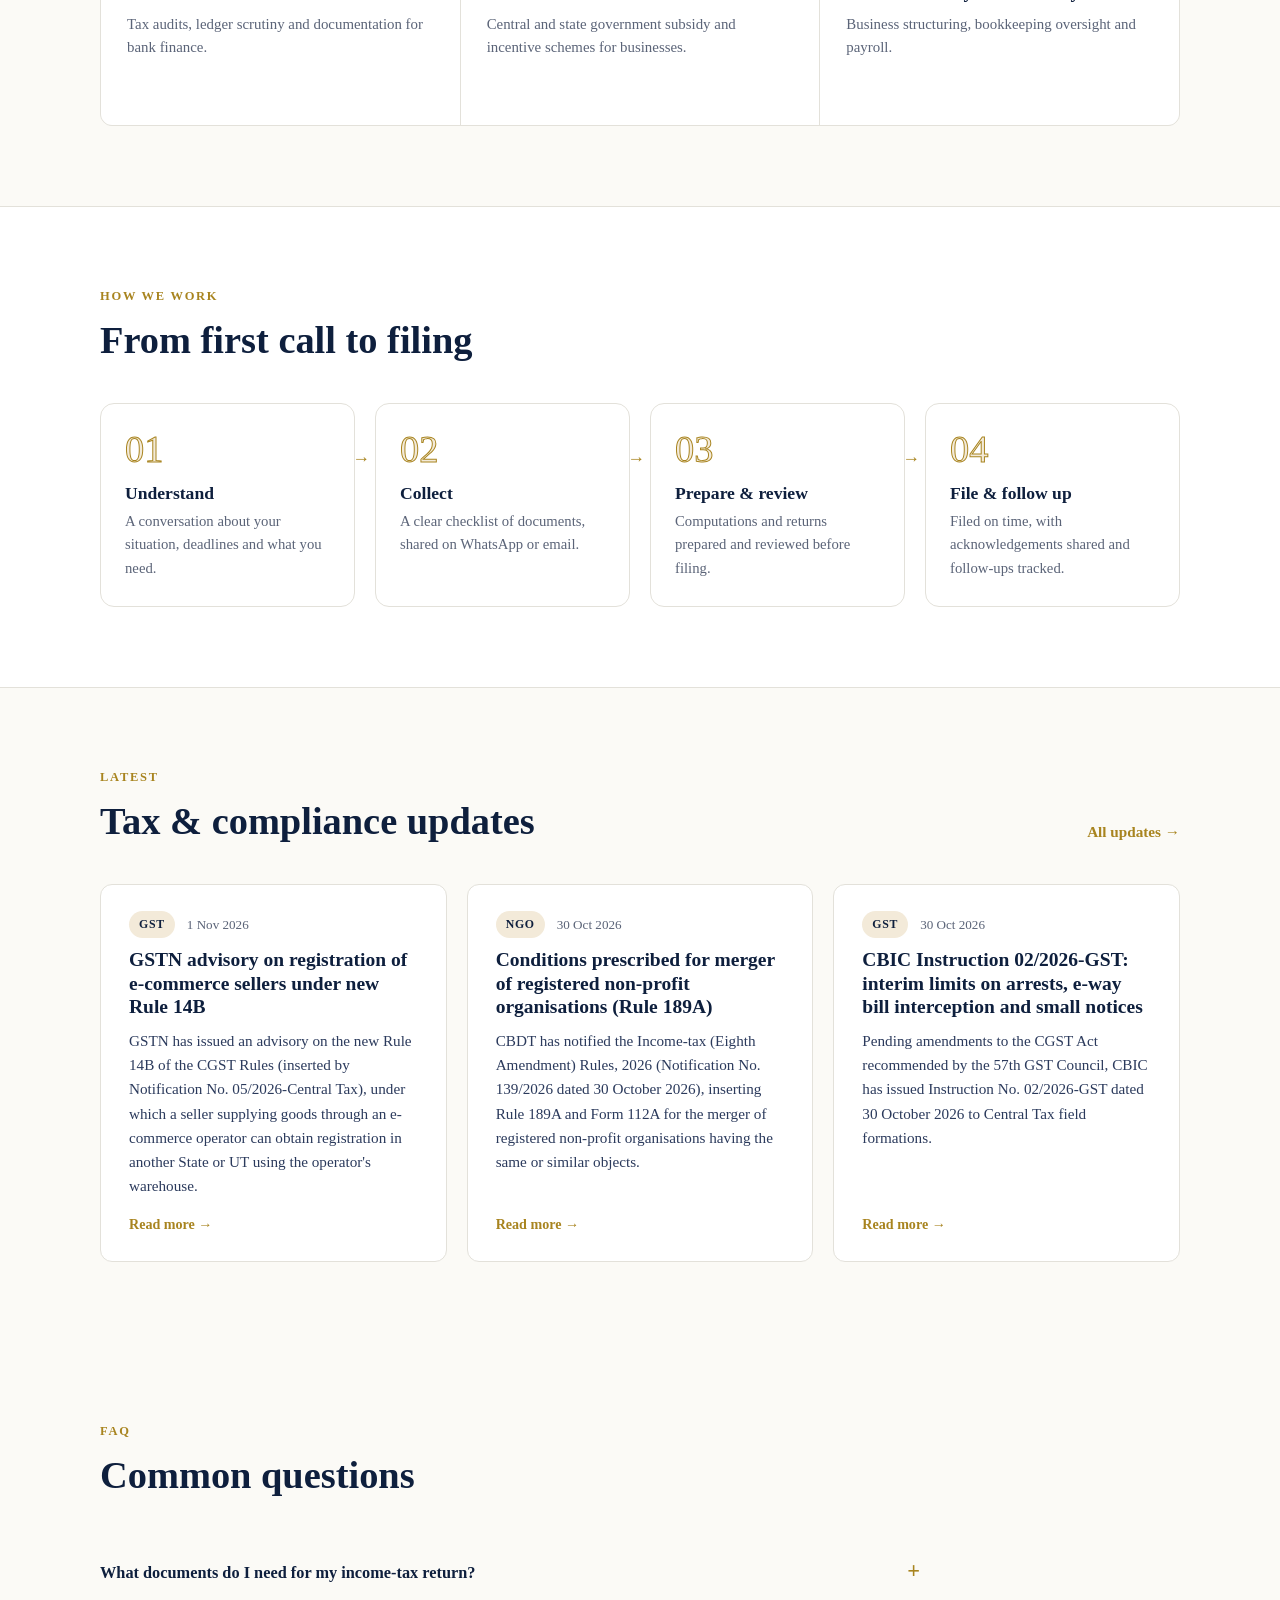
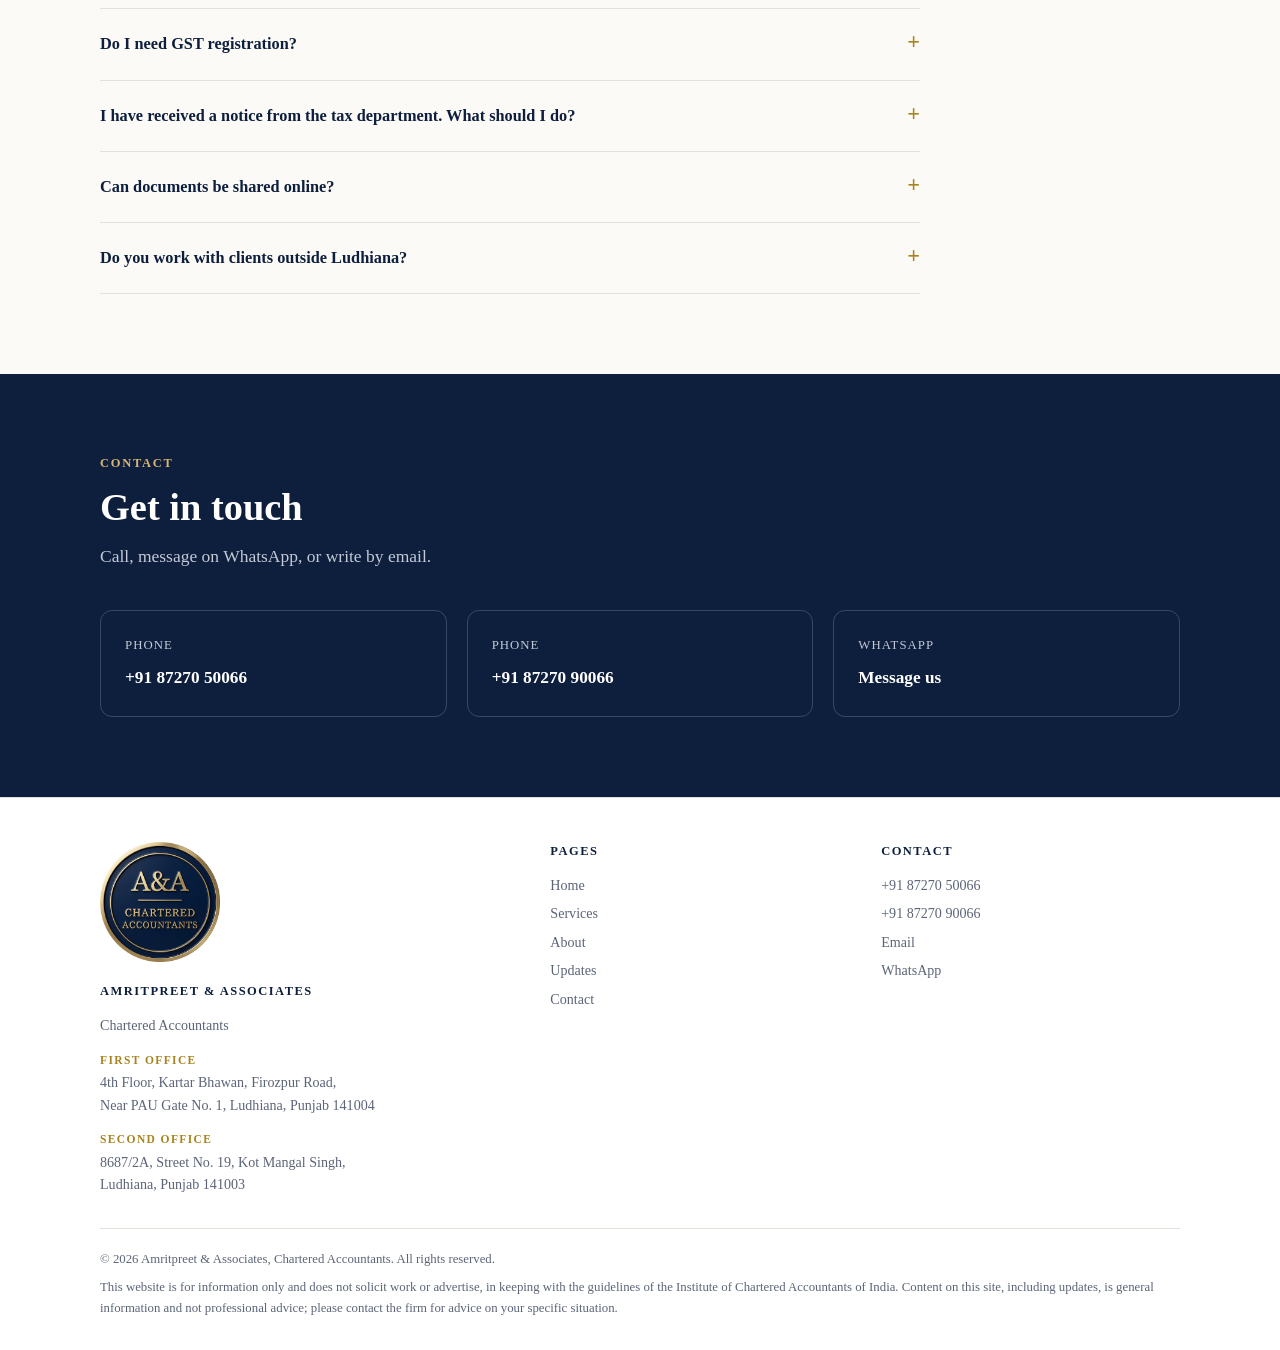
==== commit 4e2993a5: "Highlight Book consultation in menu and home page Co-Authored-By: Claude Opus 5.5 <noreply@anthropic" ====
--- a/index.html
+++ b/index.html
@@ -29,7 +29,7 @@
       <h1>Clear advice on<br><span class="rotator" id="rotator">Income Tax</span>,<br><em>handled with care.</em></h1>
       <p class="lead">We advise businesses, non-profits and individuals on tax, compliance and company law, with the proprietor's personal oversight on every engagement.</p>
       <div class="cta">
-        <a class="btn primary" href="book.html">Book a consultation</a>
+        <a class="btn primary" data-book-link href="contact.html#enquiry">Book a consultation</a>
         <a class="btn" href="contact.html">Get in touch</a>
         <a class="btn" href="services.html">Explore services</a>
       </div>
@@ -117,6 +117,7 @@
 <footer id="site-footer"></footer>
 <script src="updates-data.js"></script>
 <script src="deadlines-data.js"></script>
+<script src="booking-config.js"></script>
 <script src="site.js"></script>
 </body>
 </html>
--- a/style.css
+++ b/style.css
@@ -366,15 +366,7 @@
 .splash-logo{width:220px;height:220px;margin-bottom:28px}
 @media (max-width:560px){.splash-logo{width:170px;height:170px}}
 
-/* ================= consultation booking ================= */
-.tabs a.tab-cta{background:var(--accent);color:#fff;margin-left:6px}
-.tabs a.tab-cta:hover{background:var(--ink)}
-.tabs a.tab-cta.active{background:var(--ink)}
-.form .note{font-size:.82rem;color:var(--muted);background:var(--accent-soft);border-radius:8px;padding:10px 12px;margin:2px 0 16px}
-.steps-mini h2{font-size:1.5rem;margin-bottom:14px}
-.steps-mini ol{list-style:none;counter-reset:s}
-.steps-mini li{counter-increment:s;position:relative;padding:14px 0 14px 46px;border-top:1px solid var(--line);color:var(--ink-2);font-size:.95rem}
-.steps-mini li:first-child{border-top:0}
-.steps-mini li::before{content:counter(s);position:absolute;left:0;top:12px;width:30px;height:30px;border-radius:50%;background:var(--ink);color:#fff;display:grid;place-items:center;font-family:Fraunces,Georgia,serif;font-size:.9rem}
-.steps-mini b{color:var(--ink)}
-@media (max-width:900px){.tabs a.tab-cta{margin:6px 0 0;text-align:center}}
+/* highlighted booking button in menu */
+.tabs a.book{background:var(--gold);color:var(--ink);font-weight:600;margin-left:6px}
+.tabs a.book:hover{background:#e6c88d}
+@media (max-width:900px){.tabs a.book{margin:6px 0 0;text-align:center}}
